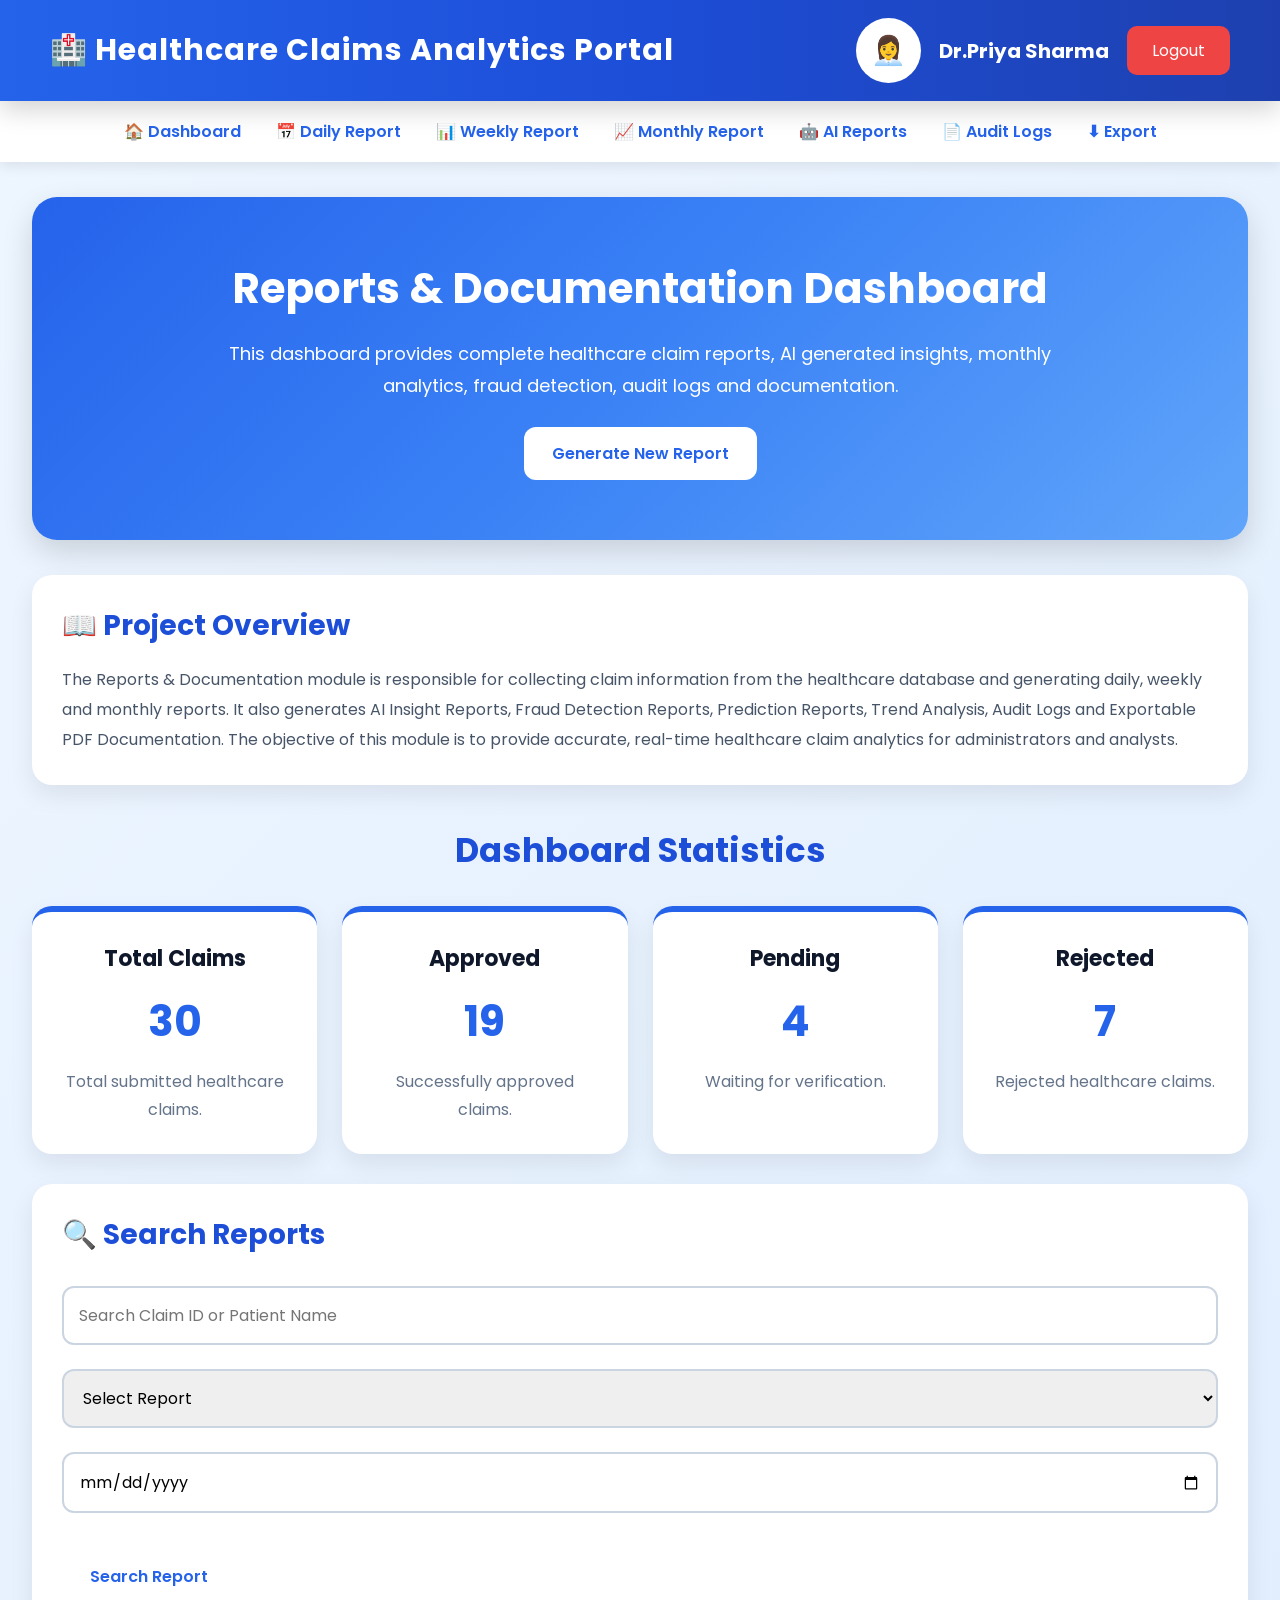
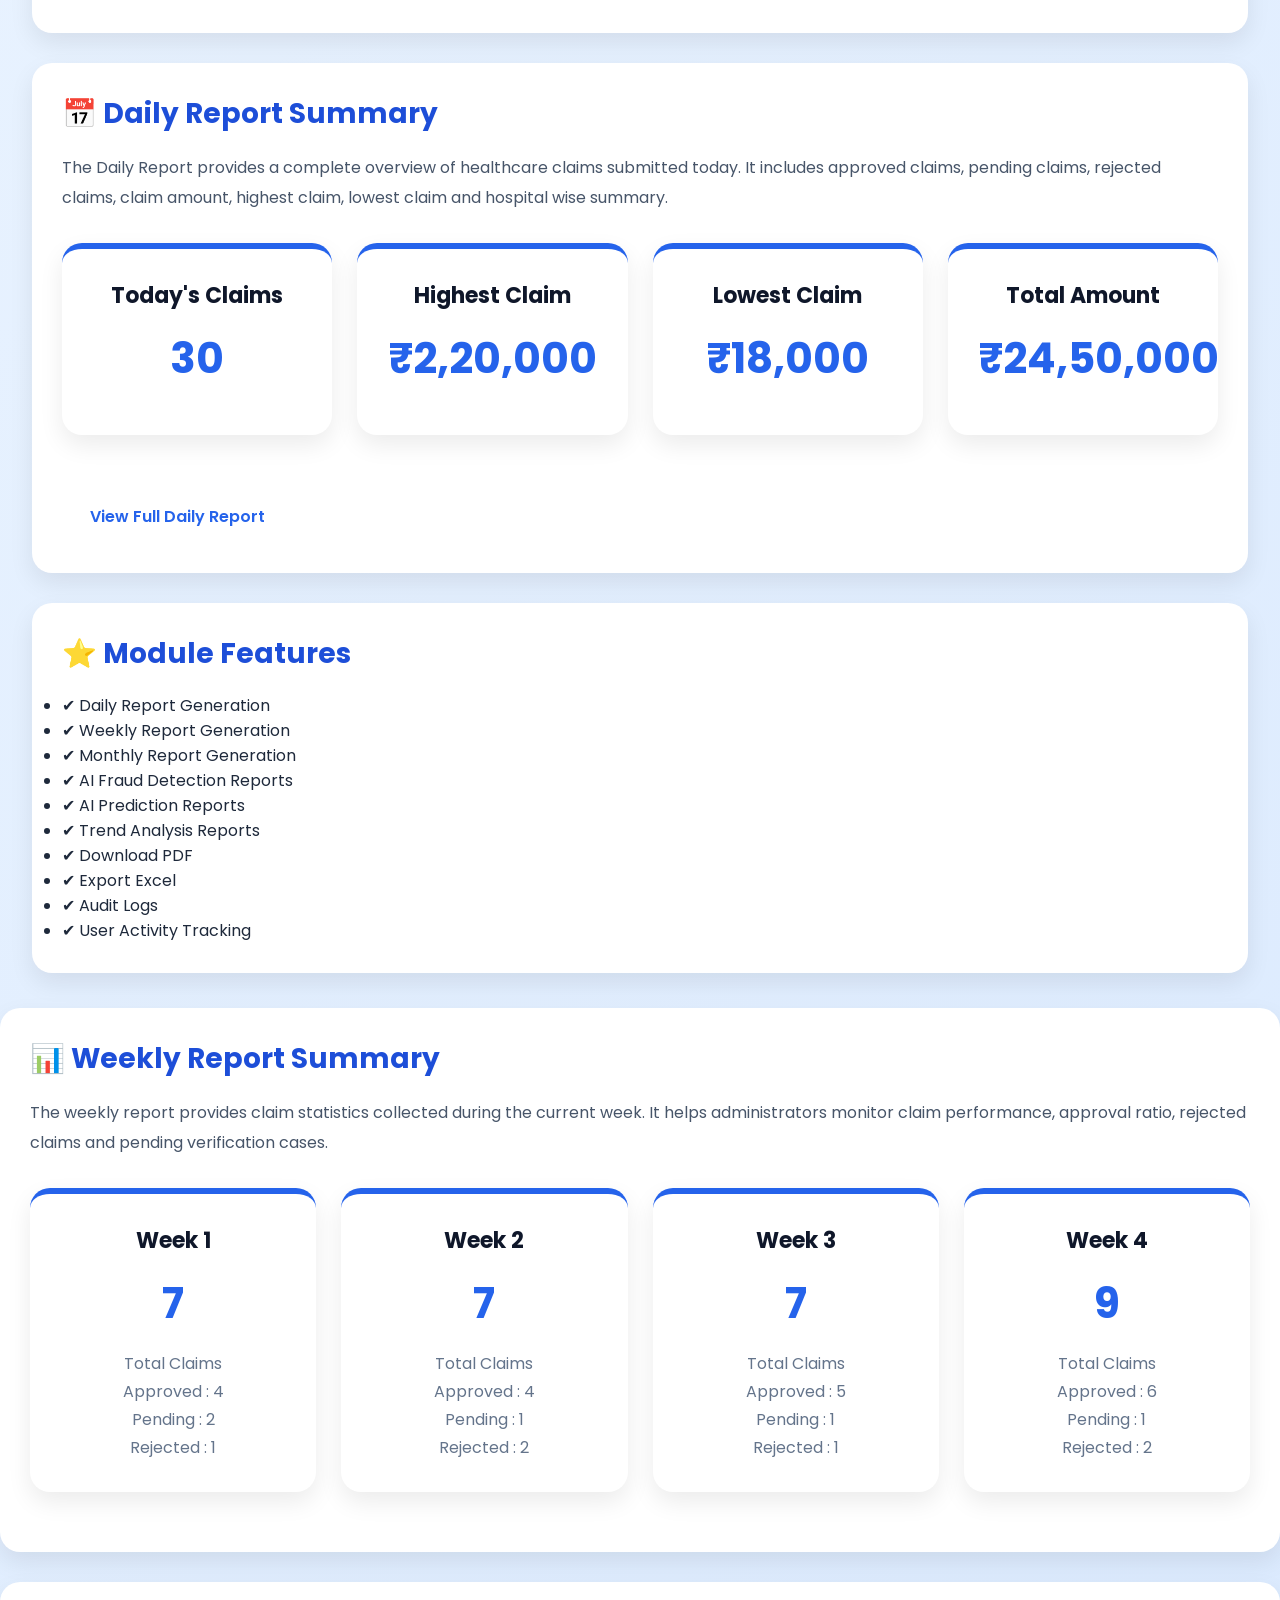
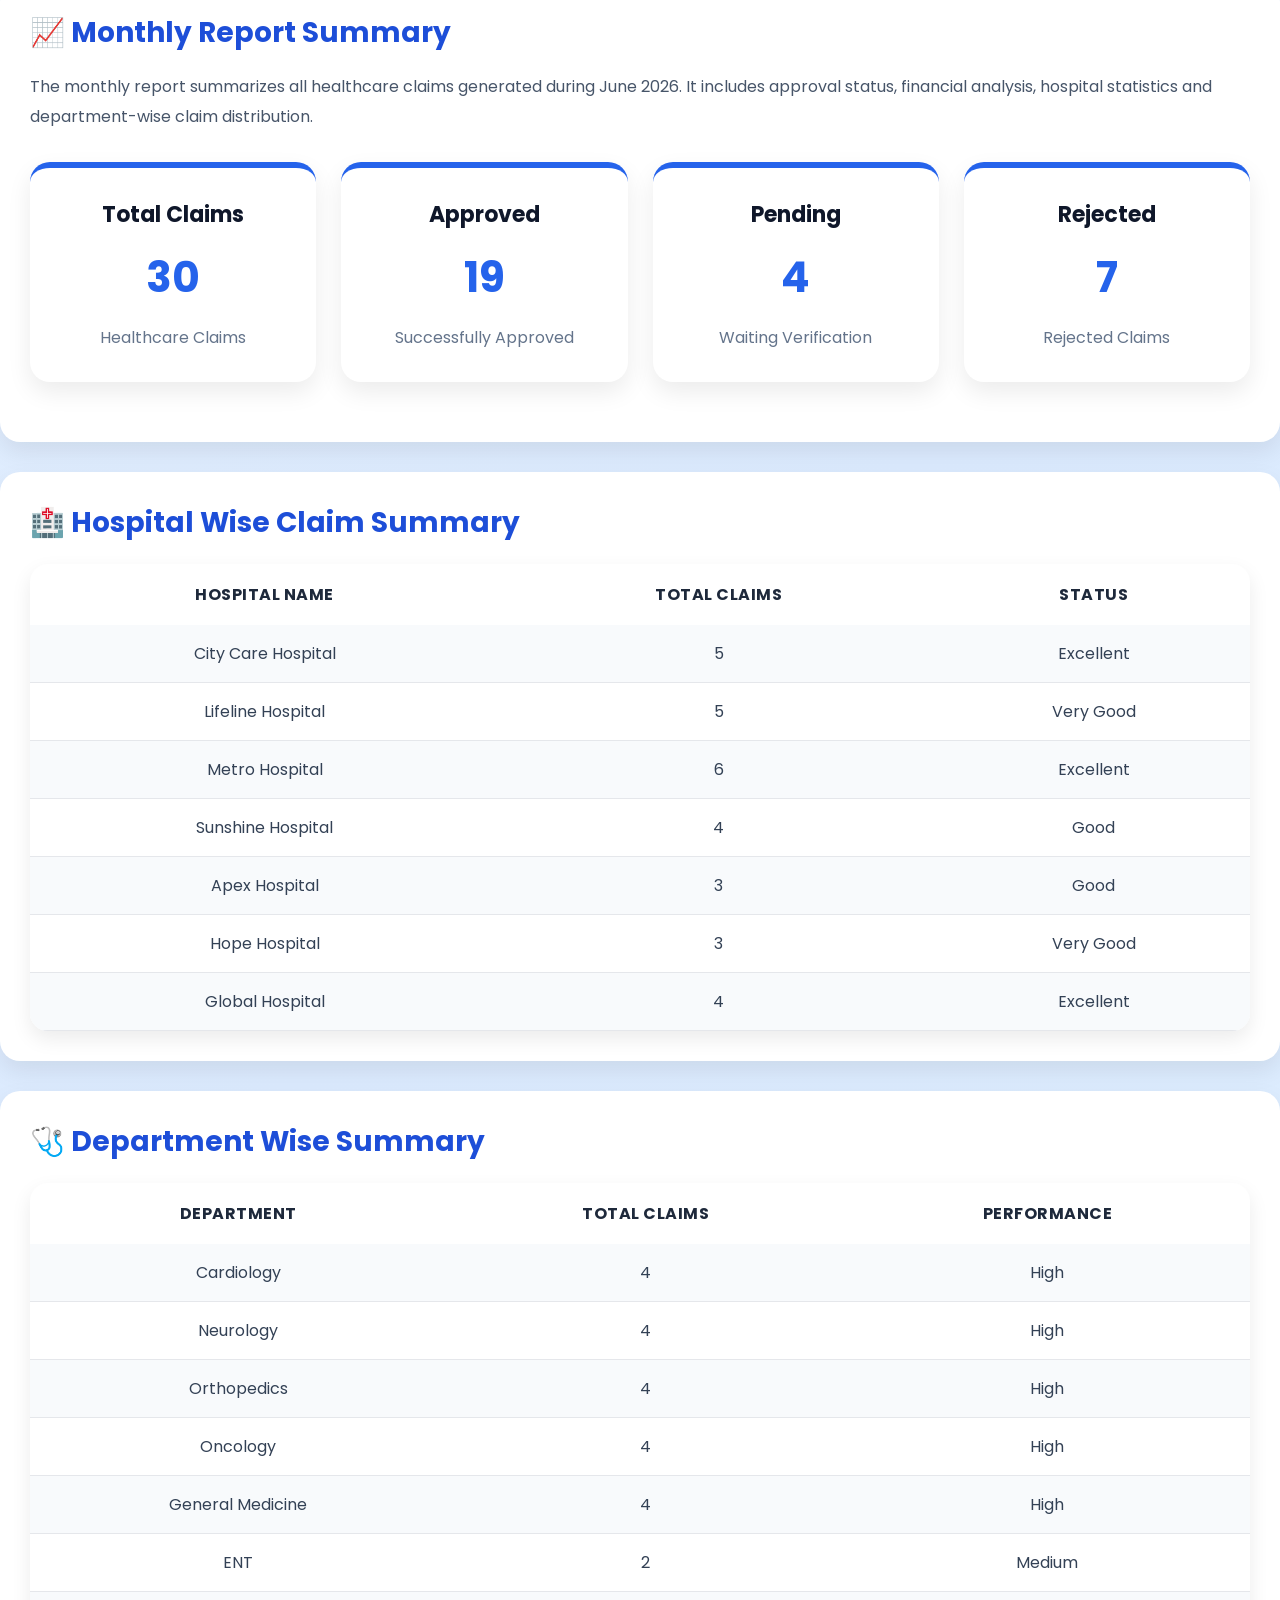
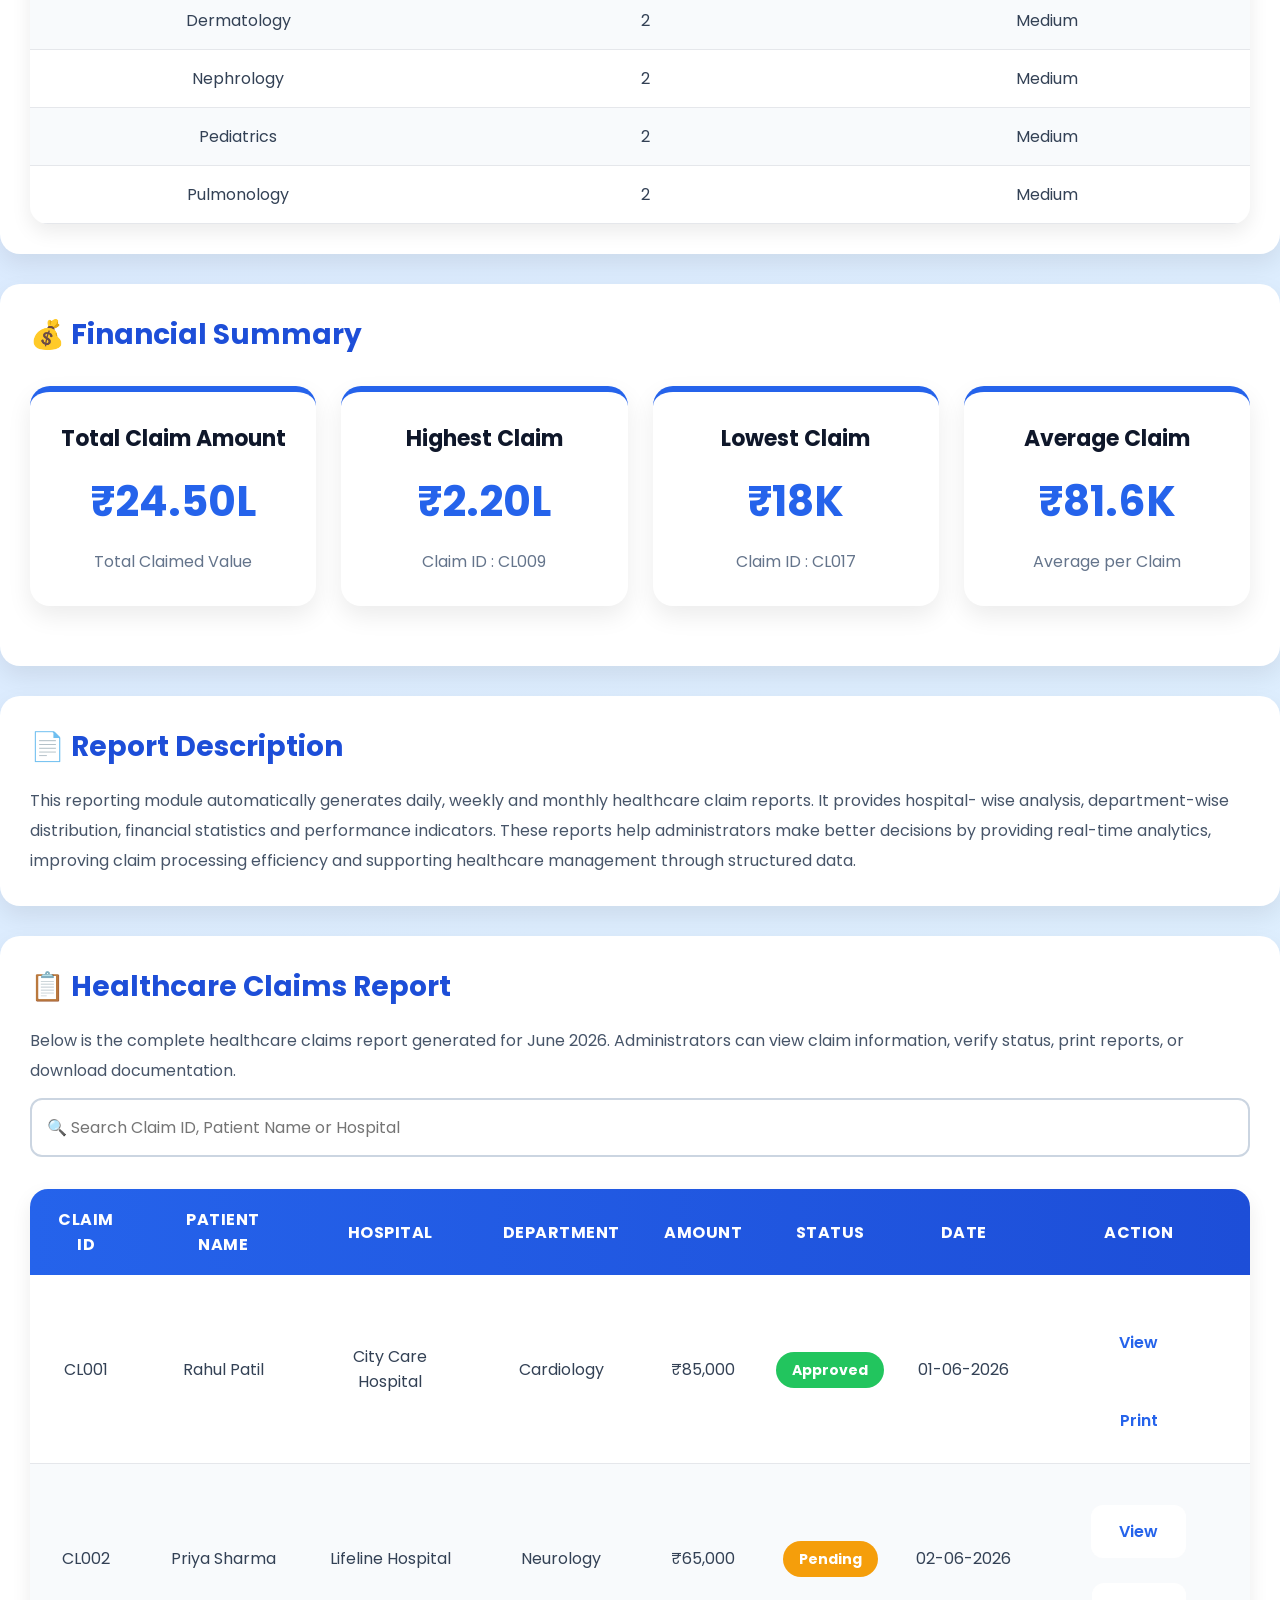
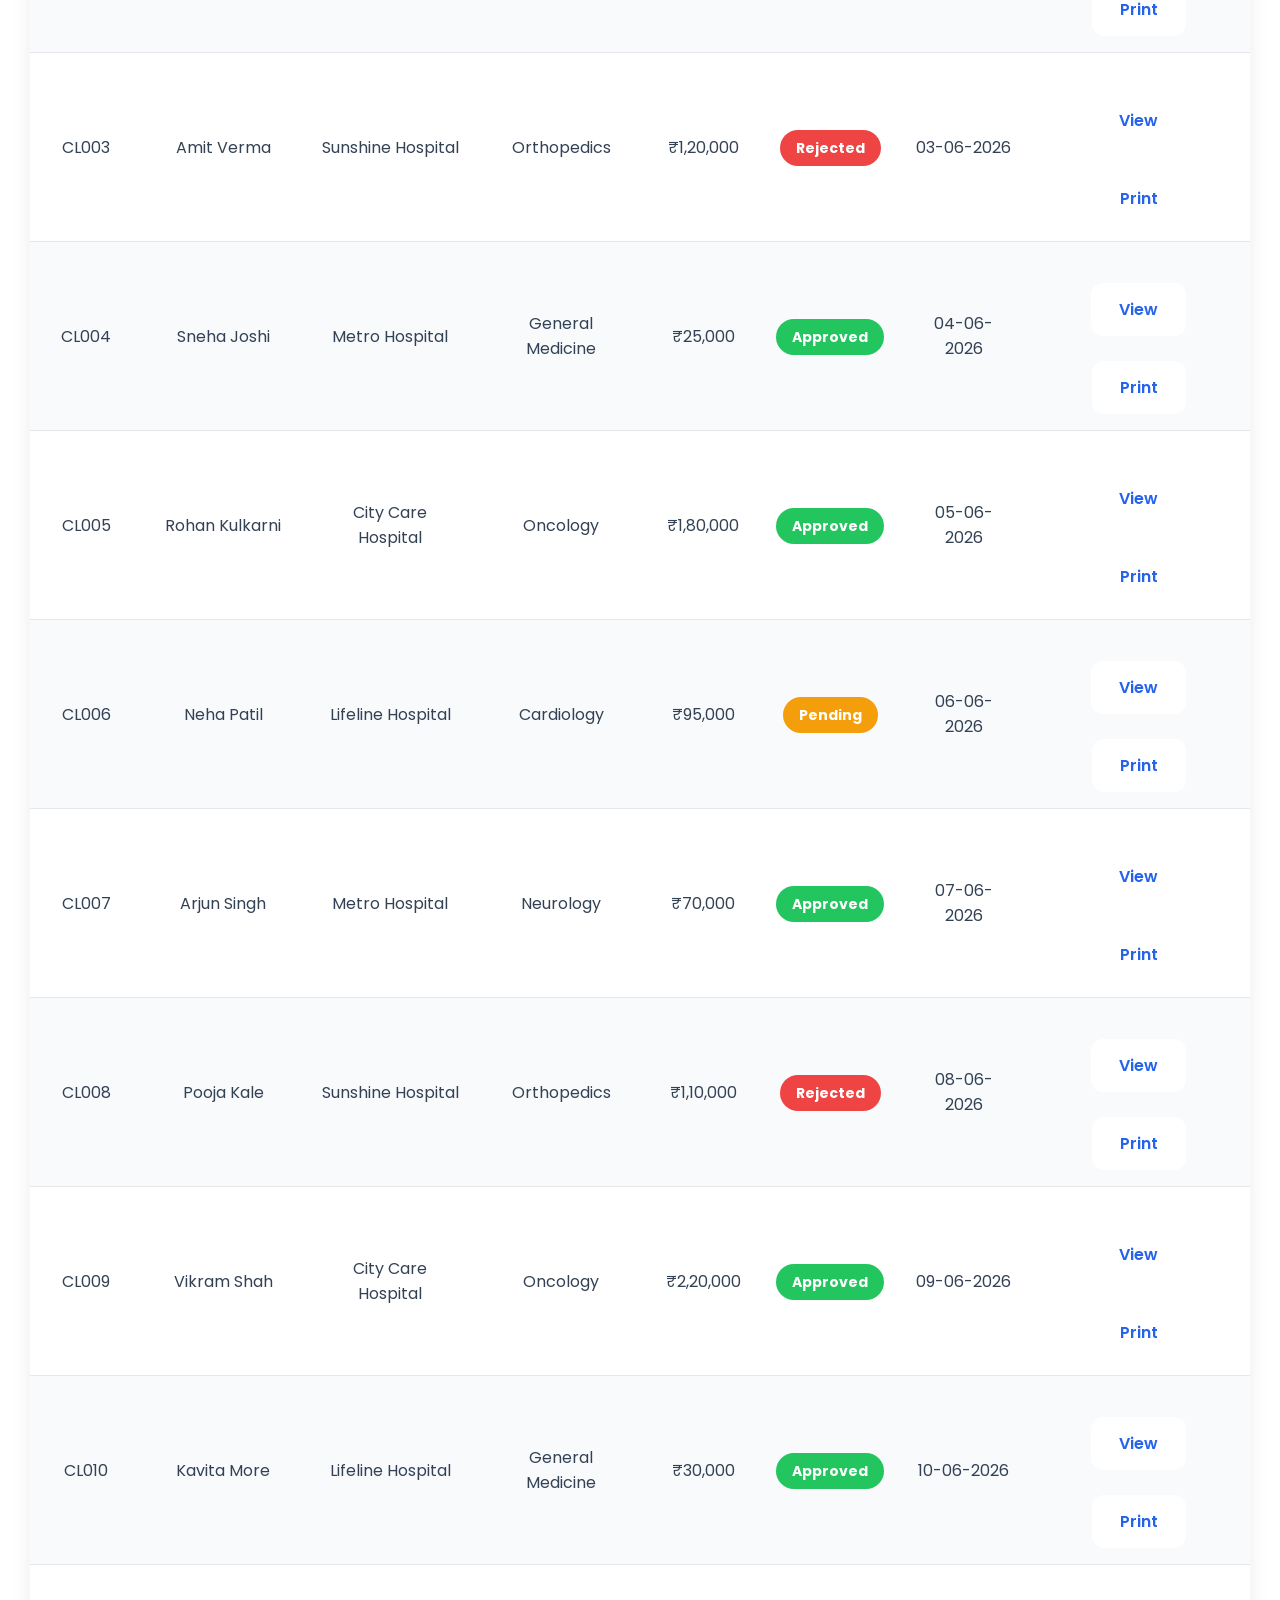
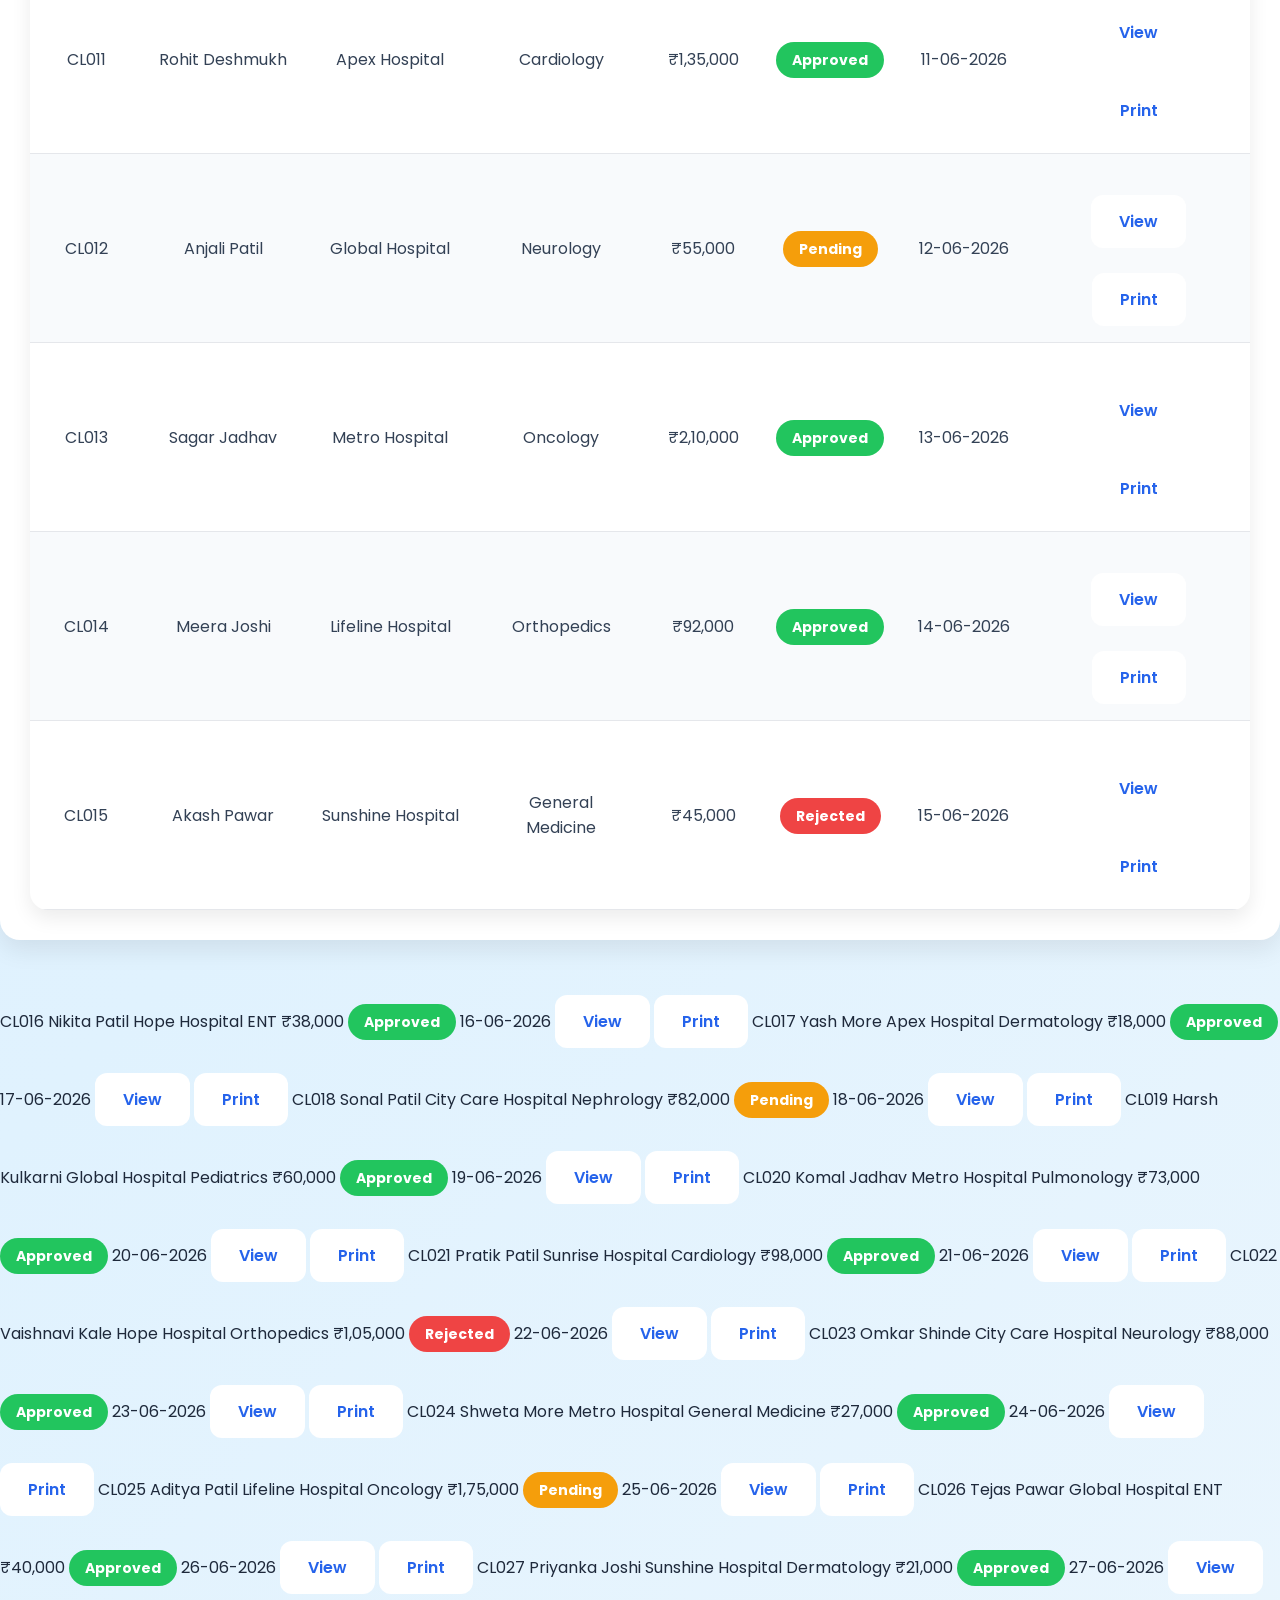
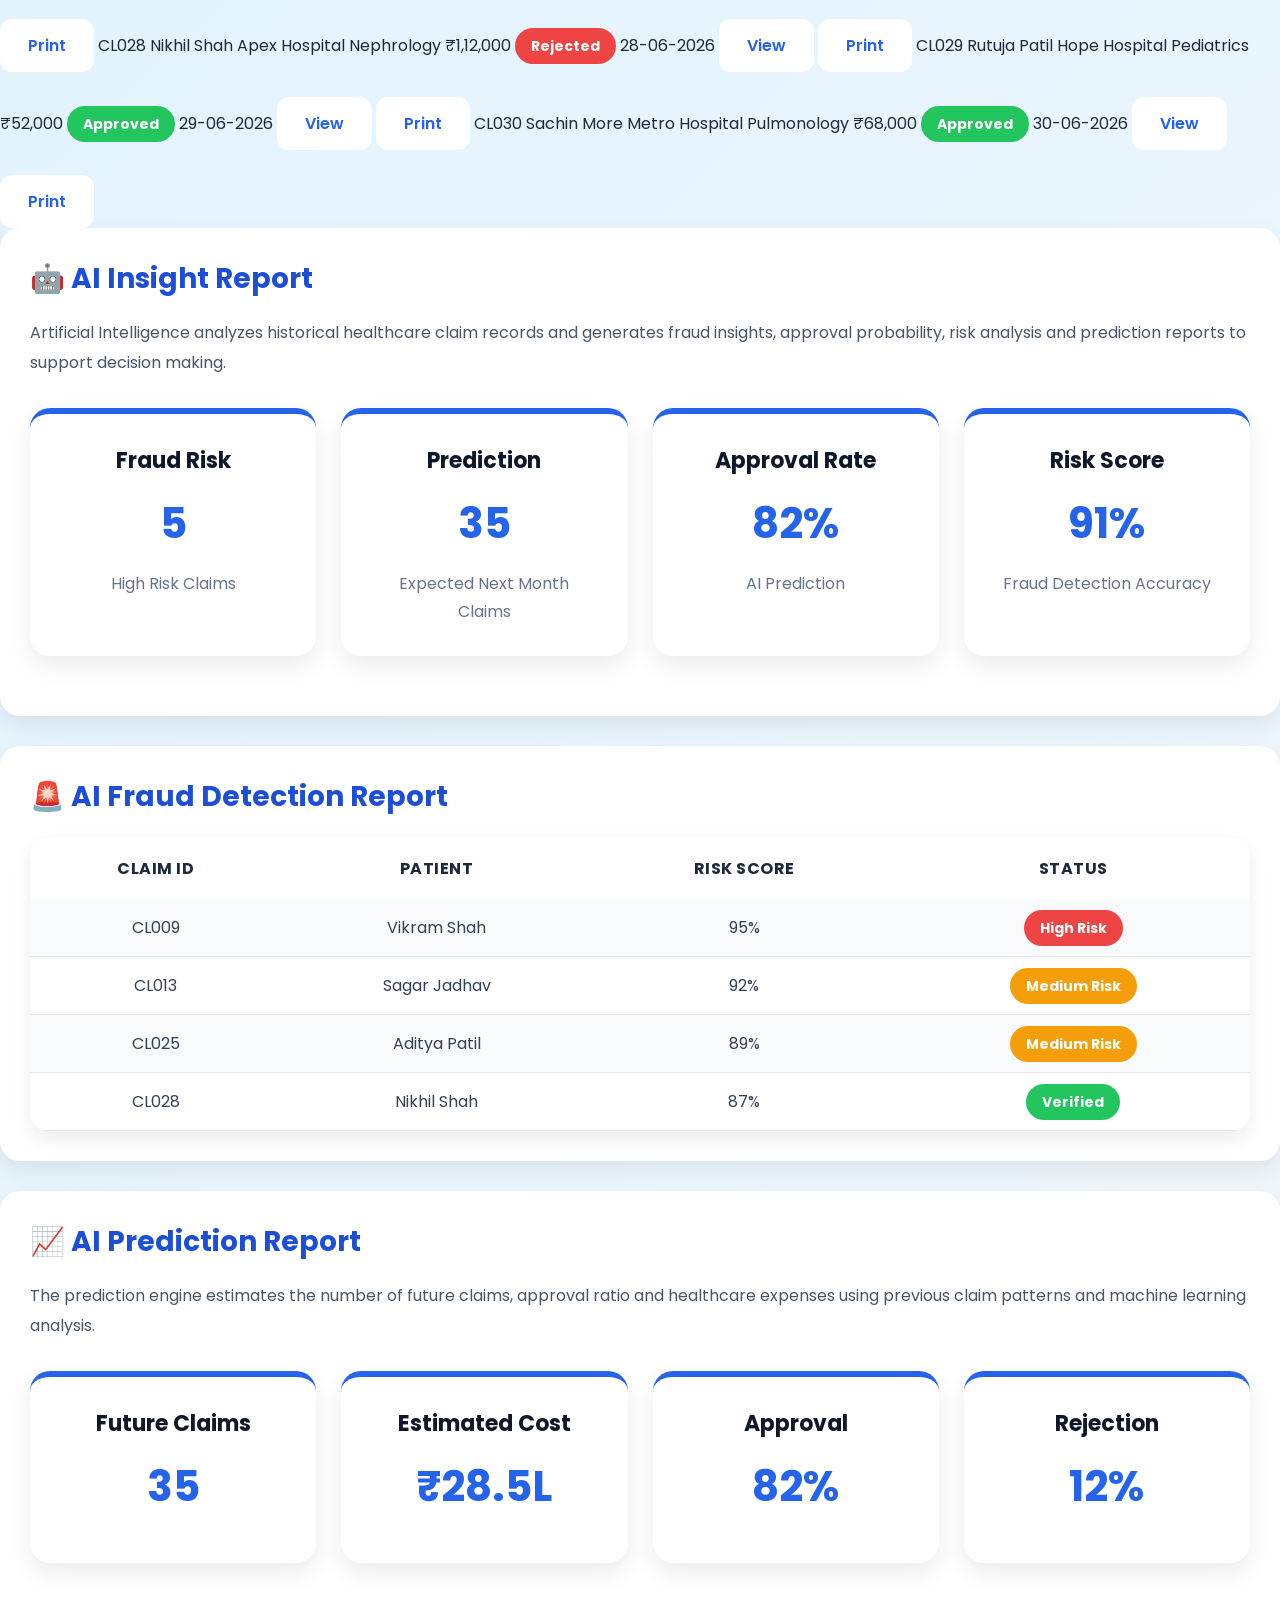
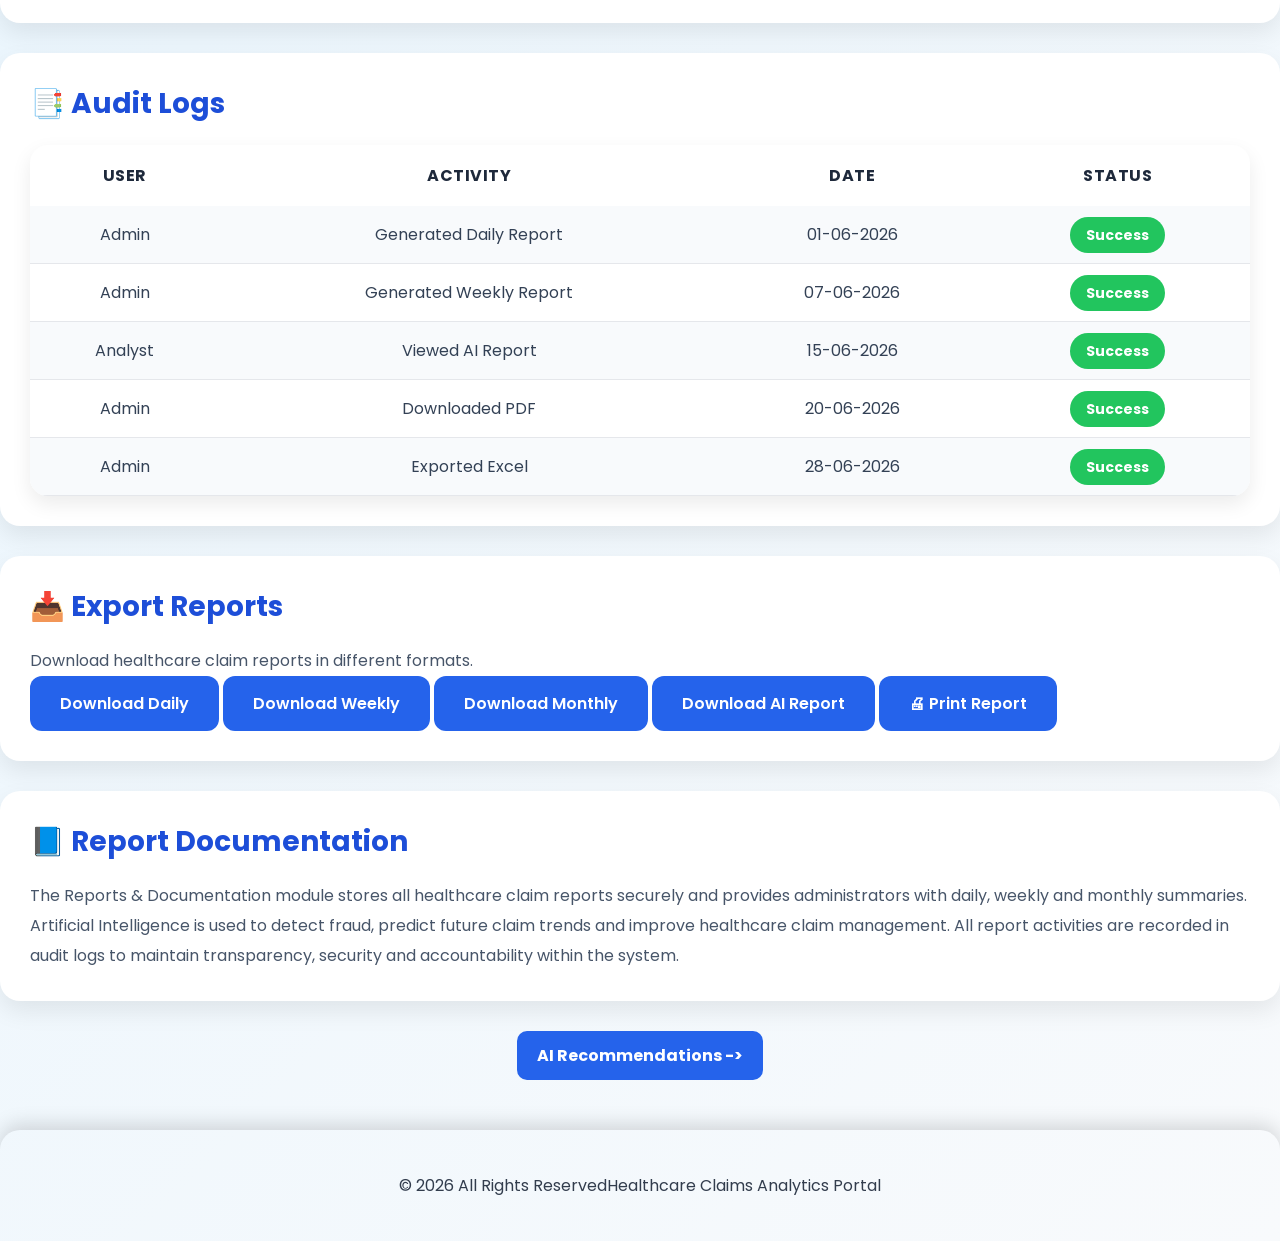
==== member7_reports_document/report.html @ 3e99b5e4 "Initial project upload Real-Time Healthcare Claims Analytics Portal with AI Insights project files u" ====
<!DOCTYPE html>
<html lang="en">

<head>
<meta charset="UTF-8">
<meta name="viewport" content="width=device-width, initial-scale=1.0">
<title>Healthcare Claims Analytics Portal</title>

<link rel="stylesheet" href="report.css">
<script src="report.js" defer></script>

</head>

<body>

<!-- ================= HEADER ================= -->

<header class="header">

<div class="logo">
🏥 Healthcare Claims Analytics Portal
</div>


<div class="user-box">

<div class="admin-img">
👩‍💼
</div>

<div>

<h3>Dr.Priya Sharma</h3>

</div>

<button class="logout-btn"onclick="window.location.href='../member1_user_registration/login.html'">
Logout
</button>

</div>

</header>

<!-- ================= NAVIGATION ================= -->

<nav class="navbar">

<ul>

<li><a href="#dashboard">🏠 Dashboard</a></li>
<li><a href="#daily">📅 Daily Report</a></li>
<li><a href="#weekly">📊 Weekly Report</a></li>
<li><a href="#monthly">📈 Monthly Report</a></li>
<li><a href="#ai">🤖 AI Reports</a></li>
<li><a href="#audit">📄 Audit Logs</a></li>
<li><a href="#export">⬇ Export</a></li>

</ul>

</nav>

<!-- ================= MAIN CONTAINER ================= -->

<div class="container" id="dashboard">

<!-- ================= HERO SECTION ================= -->

<section class="hero">

<h1>
Reports & Documentation Dashboard
</h1>

<p>

This dashboard provides complete healthcare claim reports,
AI generated insights, monthly analytics, fraud detection,
audit logs and documentation.

</p>

<button class="btn"onclick="generateReport()">
Generate New Report
</button>

</section>

<!-- ================= THEORY ================= -->

<div class="card">

<h2>
📖 Project Overview
</h2>

<p>

The Reports & Documentation module is responsible for
collecting claim information from the healthcare database
and generating daily, weekly and monthly reports.

It also generates AI Insight Reports,
Fraud Detection Reports,
Prediction Reports,
Trend Analysis,
Audit Logs
and Exportable PDF Documentation.

The objective of this module is to provide accurate,
real-time healthcare claim analytics
for administrators and analysts.

</p>

</div>

<!-- ================= DASHBOARD STATS ================= -->

<h2 class="section-title">

Dashboard Statistics

</h2>

<div class="stats">

<div class="stat-box">

<h3>Total Claims</h3>

<h1>
30
</h1>

<p>

Total submitted healthcare claims.

</p>

</div>

<div class="stat-box">

<h3>Approved</h3>

<h1>

19

</h1>

<p>

Successfully approved claims.

</p>

</div>

<div class="stat-box">

<h3>Pending</h3>

<h1>

4

</h1>

<p>

Waiting for verification.

</p>

</div>

<div class="stat-box">

<h3>Rejected</h3>

<h1>

7

</h1>

<p>

Rejected healthcare claims.

</p>

</div>

</div>

<!-- ================= REPORT SEARCH ================= -->

<div class="card">

<h2>

🔍 Search Reports

</h2>

<input
type="text"
placeholder="Search Claim ID or Patient Name"
class="input-field">

<select class="input-field">

<option>
Select Report
</option>

<option>
Daily Report
</option>

<option>
Weekly Report
</option>

<option>
Monthly Report
</option>

<option>
Fraud Report
</option>

<option>
Prediction Report
</option>

</select>

<input
type="date"
class="input-field">

<button class="btn">

Search Report

</button>

</div>

<!-- ================= DAILY REPORT ================= -->

<div class="card" id="daily">

<h2>

📅 Daily Report Summary

</h2>

<p>

The Daily Report provides a complete overview of
healthcare claims submitted today.

It includes approved claims,
pending claims,
rejected claims,
claim amount,
highest claim,
lowest claim
and hospital wise summary.

</p>

<div class="stats">

<div class="stat-box">

<h3>

Today's Claims

</h3>

<h1>

30

</h1>

</div>

<div class="stat-box">

<h3>

Highest Claim

</h3>

<h1>

₹2,20,000

</h1>

</div>

<div class="stat-box">

<h3>

Lowest Claim

</h3>

<h1>

₹18,000

</h1>

</div>

<div class="stat-box">

<h3>

Total Amount

</h3>

<h1>

₹24,50,000

</h1>

</div>

</div>

<button class="btn">

View Full Daily Report

</button>

</div>

<!-- ================= QUICK FEATURES ================= -->

<div class="card">

<h2>

⭐ Module Features

</h2>

<ul>

<li>
✔ Daily Report Generation
</li>

<li>
✔ Weekly Report Generation
</li>

<li>
✔ Monthly Report Generation
</li>

<li>
✔ AI Fraud Detection Reports
</li>

<li>
✔ AI Prediction Reports
</li>

<li>
✔ Trend Analysis Reports
</li>

<li>
✔ Download PDF
</li>

<li>
✔ Export Excel
</li>

<li>
✔ Audit Logs
</li>

<li>
✔ User Activity Tracking
</li>

</ul>

</div>

</div>

</body>
</html>

<!-- ================= WEEKLY REPORT ================= -->

<div class="card" id="weekly">

<h2>📊 Weekly Report Summary</h2>

<p>
The weekly report provides claim statistics collected during
the current week. It helps administrators monitor claim
performance, approval ratio, rejected claims and pending
verification cases.
</p>

<div class="stats">

<div class="stat-box">
<h3>Week 1</h3>
<h1>7</h1>
<p>Total Claims</p>
<p>Approved : 4</p>
<p>Pending : 2</p>
<p>Rejected : 1</p>
</div>

<div class="stat-box">
<h3>Week 2</h3>
<h1>7</h1>
<p>Total Claims</p>
<p>Approved : 4</p>
<p>Pending : 1</p>
<p>Rejected : 2</p>
</div>

<div class="stat-box">
<h3>Week 3</h3>
<h1>7</h1>
<p>Total Claims</p>
<p>Approved : 5</p>
<p>Pending : 1</p>
<p>Rejected : 1</p>
</div>

<div class="stat-box">
<h3>Week 4</h3>
<h1>9</h1>
<p>Total Claims</p>
<p>Approved : 6</p>
<p>Pending : 1</p>
<p>Rejected : 2</p>
</div>

</div>

</div>

<!-- ================= MONTHLY REPORT ================= -->

<div class="card" id="monthly">

<h2>📈 Monthly Report Summary</h2>

<p>
The monthly report summarizes all healthcare claims generated
during June 2026. It includes approval status, financial
analysis, hospital statistics and department-wise claim
distribution.
</p>

<div class="stats">

<div class="stat-box">
<h3>Total Claims</h3>
<h1>30</h1>
<p>Healthcare Claims</p>
</div>

<div class="stat-box">
<h3>Approved</h3>
<h1>19</h1>
<p>Successfully Approved</p>
</div>

<div class="stat-box">
<h3>Pending</h3>
<h1>4</h1>
<p>Waiting Verification</p>
</div>

<div class="stat-box">
<h3>Rejected</h3>
<h1>7</h1>
<p>Rejected Claims</p>
</div>

</div>

</div>

<!-- ================= HOSPITAL SUMMARY ================= -->

<div class="card" id="hospital">

<h2>🏥 Hospital Wise Claim Summary</h2>

<table>

<tr>
<th>Hospital Name</th>
<th>Total Claims</th>
<th>Status</th>
</tr>

<tr>
<td>City Care Hospital</td>
<td>5</td>
<td>Excellent</td>
</tr>

<tr>
<td>Lifeline Hospital</td>
<td>5</td>
<td>Very Good</td>
</tr>

<tr>
<td>Metro Hospital</td>
<td>6</td>
<td>Excellent</td>
</tr>

<tr>
<td>Sunshine Hospital</td>
<td>4</td>
<td>Good</td>
</tr>

<tr>
<td>Apex Hospital</td>
<td>3</td>
<td>Good</td>
</tr>

<tr>
<td>Hope Hospital</td>
<td>3</td>
<td>Very Good</td>
</tr>

<tr>
<td>Global Hospital</td>
<td>4</td>
<td>Excellent</td>
</tr>

</table>

</div>

<!-- ================= DEPARTMENT SUMMARY ================= -->

<div class="card" id="department">

<h2>🩺 Department Wise Summary</h2>

<table>

<tr>
<th>Department</th>
<th>Total Claims</th>
<th>Performance</th>
</tr>

<tr><td>Cardiology</td><td>4</td><td>High</td></tr>
<tr><td>Neurology</td><td>4</td><td>High</td></tr>
<tr><td>Orthopedics</td><td>4</td><td>High</td></tr>
<tr><td>Oncology</td><td>4</td><td>High</td></tr>
<tr><td>General Medicine</td><td>4</td><td>High</td></tr>
<tr><td>ENT</td><td>2</td><td>Medium</td></tr>
<tr><td>Dermatology</td><td>2</td><td>Medium</td></tr>
<tr><td>Nephrology</td><td>2</td><td>Medium</td></tr>
<tr><td>Pediatrics</td><td>2</td><td>Medium</td></tr>
<tr><td>Pulmonology</td><td>2</td><td>Medium</td></tr>

</table>

</div>

<!-- ================= FINANCIAL SUMMARY ================= -->

<div class="card" id="financial">

<h2>💰 Financial Summary</h2>

<div class="stats">

<div class="stat-box">
<h3>Total Claim Amount</h3>
<h1>₹24.50L</h1>
<p>Total Claimed Value</p>
</div>

<div class="stat-box">
<h3>Highest Claim</h3>
<h1>₹2.20L</h1>
<p>Claim ID : CL009</p>
</div>

<div class="stat-box">
<h3>Lowest Claim</h3>
<h1>₹18K</h1>
<p>Claim ID : CL017</p>
</div>

<div class="stat-box">
<h3>Average Claim</h3>
<h1>₹81.6K</h1>
<p>Average per Claim</p>
</div>

</div>

</div>

<!-- ================= REPORT INFORMATION ================= -->

<div class="card" id="report-info">

<h2>📄 Report Description</h2>

<p>
This reporting module automatically generates daily, weekly
and monthly healthcare claim reports. It provides hospital-
wise analysis, department-wise distribution, financial
statistics and performance indicators. These reports help
administrators make better decisions by providing real-time
analytics, improving claim processing efficiency and
supporting healthcare management through structured data.
</p>

</div>

<!-- ================= CLAIMS REPORT TABLE ================= -->

<div class="card" id="claims">

<h2>📋 Healthcare Claims Report</h2>

<p>
Below is the complete healthcare claims report generated for June 2026.
Administrators can view claim information, verify status, print reports,
or download documentation.
</p>

<input type="text" class="input-field"
placeholder="🔍 Search Claim ID, Patient Name or Hospital">

<table>

<thead>

<tr>

<th>Claim ID</th>
<th>Patient Name</th>
<th>Hospital</th>
<th>Department</th>
<th>Amount</th>
<th>Status</th>
<th>Date</th>
<th>Action</th>

</tr>

</thead>

<tbody>

<tr>
<td>CL001</td>
<td>Rahul Patil</td>
<td>City Care Hospital</td>
<td>Cardiology</td>
<td>₹85,000</td>
<td><span class="approved">Approved</span></td>
<td>01-06-2026</td>
<td>
<button class="btn">View</button>
<button class="btn">Print</button>
</td>
</tr>

<tr>
<td>CL002</td>
<td>Priya Sharma</td>
<td>Lifeline Hospital</td>
<td>Neurology</td>
<td>₹65,000</td>
<td><span class="pending">Pending</span></td>
<td>02-06-2026</td>
<td>
<button class="btn">View</button>
<button class="btn">Print</button>
</td>
</tr>

<tr>
<td>CL003</td>
<td>Amit Verma</td>
<td>Sunshine Hospital</td>
<td>Orthopedics</td>
<td>₹1,20,000</td>
<td><span class="rejected">Rejected</span></td>
<td>03-06-2026</td>
<td>
<button class="btn">View</button>
<button class="btn">Print</button>
</td>
</tr>

<tr>
<td>CL004</td>
<td>Sneha Joshi</td>
<td>Metro Hospital</td>
<td>General Medicine</td>
<td>₹25,000</td>
<td><span class="approved">Approved</span></td>
<td>04-06-2026</td>
<td>
<button class="btn">View</button>
<button class="btn">Print</button>
</td>
</tr>

<tr>
<td>CL005</td>
<td>Rohan Kulkarni</td>
<td>City Care Hospital</td>
<td>Oncology</td>
<td>₹1,80,000</td>
<td><span class="approved">Approved</span></td>
<td>05-06-2026</td>
<td>
<button class="btn">View</button>
<button class="btn">Print</button>
</td>
</tr>

<tr>
<td>CL006</td>
<td>Neha Patil</td>
<td>Lifeline Hospital</td>
<td>Cardiology</td>
<td>₹95,000</td>
<td><span class="pending">Pending</span></td>
<td>06-06-2026</td>
<td>
<button class="btn">View</button>
<button class="btn">Print</button>
</td>
</tr>

<tr>
<td>CL007</td>
<td>Arjun Singh</td>
<td>Metro Hospital</td>
<td>Neurology</td>
<td>₹70,000</td>
<td><span class="approved">Approved</span></td>
<td>07-06-2026</td>
<td>
<button class="btn">View</button>
<button class="btn">Print</button>
</td>
</tr>

<tr>
<td>CL008</td>
<td>Pooja Kale</td>
<td>Sunshine Hospital</td>
<td>Orthopedics</td>
<td>₹1,10,000</td>
<td><span class="rejected">Rejected</span></td>
<td>08-06-2026</td>
<td>
<button class="btn">View</button>
<button class="btn">Print</button>
</td>
</tr>

<tr>
<td>CL009</td>
<td>Vikram Shah</td>
<td>City Care Hospital</td>
<td>Oncology</td>
<td>₹2,20,000</td>
<td><span class="approved">Approved</span></td>
<td>09-06-2026</td>
<td>
<button class="btn">View</button>
<button class="btn">Print</button>
</td>
</tr>

<tr>
<td>CL010</td>
<td>Kavita More</td>
<td>Lifeline Hospital</td>
<td>General Medicine</td>
<td>₹30,000</td>
<td><span class="approved">Approved</span></td>
<td>10-06-2026</td>
<td>
<button class="btn">View</button>
<button class="btn">Print</button>
</td>
</tr>

<tr>
<td>CL011</td>
<td>Rohit Deshmukh</td>
<td>Apex Hospital</td>
<td>Cardiology</td>
<td>₹1,35,000</td>
<td><span class="approved">Approved</span></td>
<td>11-06-2026</td>
<td>
<button class="btn">View</button>
<button class="btn">Print</button>
</td>
</tr>

<tr>
<td>CL012</td>
<td>Anjali Patil</td>
<td>Global Hospital</td>
<td>Neurology</td>
<td>₹55,000</td>
<td><span class="pending">Pending</span></td>
<td>12-06-2026</td>
<td>
<button class="btn">View</button>
<button class="btn">Print</button>
</td>
</tr>

<tr>
<td>CL013</td>
<td>Sagar Jadhav</td>
<td>Metro Hospital</td>
<td>Oncology</td>
<td>₹2,10,000</td>
<td><span class="approved">Approved</span></td>
<td>13-06-2026</td>
<td>
<button class="btn">View</button>
<button class="btn">Print</button>
</td>
</tr>

<tr>
<td>CL014</td>
<td>Meera Joshi</td>
<td>Lifeline Hospital</td>
<td>Orthopedics</td>
<td>₹92,000</td>
<td><span class="approved">Approved</span></td>
<td>14-06-2026</td>
<td>
<button class="btn">View</button>
<button class="btn">Print</button>
</td>
</tr>

<tr>
<td>CL015</td>
<td>Akash Pawar</td>
<td>Sunshine Hospital</td>
<td>General Medicine</td>
<td>₹45,000</td>
<td><span class="rejected">Rejected</span></td>
<td>15-06-2026</td>
<td>
<button class="btn">View</button>
<button class="btn">Print</button>
</td>
</tr>

</tbody>

</table>

</div>

<tbody>

<tr>
<td>CL016</td>
<td>Nikita Patil</td>
<td>Hope Hospital</td>
<td>ENT</td>
<td>₹38,000</td>
<td><span class="approved">Approved</span></td>
<td>16-06-2026</td>
<td>
<button class="btn">View</button>
<button class="btn">Print</button>
</td>
</tr>

<tr>
<td>CL017</td>
<td>Yash More</td>
<td>Apex Hospital</td>
<td>Dermatology</td>
<td>₹18,000</td>
<td><span class="approved">Approved</span></td>
<td>17-06-2026</td>
<td>
<button class="btn">View</button>
<button class="btn">Print</button>
</td>
</tr>

<tr>
<td>CL018</td>
<td>Sonal Patil</td>
<td>City Care Hospital</td>
<td>Nephrology</td>
<td>₹82,000</td>
<td><span class="pending">Pending</span></td>
<td>18-06-2026</td>
<td>
<button class="btn">View</button>
<button class="btn">Print</button>
</td>
</tr>

<tr>
<td>CL019</td>
<td>Harsh Kulkarni</td>
<td>Global Hospital</td>
<td>Pediatrics</td>
<td>₹60,000</td>
<td><span class="approved">Approved</span></td>
<td>19-06-2026</td>
<td>
<button class="btn">View</button>
<button class="btn">Print</button>
</td>
</tr>

<tr>
<td>CL020</td>
<td>Komal Jadhav</td>
<td>Metro Hospital</td>
<td>Pulmonology</td>
<td>₹73,000</td>
<td><span class="approved">Approved</span></td>
<td>20-06-2026</td>
<td>
<button class="btn">View</button>
<button class="btn">Print</button>
</td>
</tr>

<tr>
<td>CL021</td>
<td>Pratik Patil</td>
<td>Sunrise Hospital</td>
<td>Cardiology</td>
<td>₹98,000</td>
<td><span class="approved">Approved</span></td>
<td>21-06-2026</td>
<td>
<button class="btn">View</button>
<button class="btn">Print</button>
</td>
</tr>

<tr>
<td>CL022</td>
<td>Vaishnavi Kale</td>
<td>Hope Hospital</td>
<td>Orthopedics</td>
<td>₹1,05,000</td>
<td><span class="rejected">Rejected</span></td>
<td>22-06-2026</td>
<td>
<button class="btn">View</button>
<button class="btn">Print</button>
</td>
</tr>

<tr>
<td>CL023</td>
<td>Omkar Shinde</td>
<td>City Care Hospital</td>
<td>Neurology</td>
<td>₹88,000</td>
<td><span class="approved">Approved</span></td>
<td>23-06-2026</td>
<td>
<button class="btn">View</button>
<button class="btn">Print</button>
</td>
</tr>

<tr>
<td>CL024</td>
<td>Shweta More</td>
<td>Metro Hospital</td>
<td>General Medicine</td>
<td>₹27,000</td>
<td><span class="approved">Approved</span></td>
<td>24-06-2026</td>
<td>
<button class="btn">View</button>
<button class="btn">Print</button>
</td>
</tr>

<tr>
<td>CL025</td>
<td>Aditya Patil</td>
<td>Lifeline Hospital</td>
<td>Oncology</td>
<td>₹1,75,000</td>
<td><span class="pending">Pending</span></td>
<td>25-06-2026</td>
<td>
<button class="btn">View</button>
<button class="btn">Print</button>
</td>
</tr>

<tr>
<td>CL026</td>
<td>Tejas Pawar</td>
<td>Global Hospital</td>
<td>ENT</td>
<td>₹40,000</td>
<td><span class="approved">Approved</span></td>
<td>26-06-2026</td>
<td>
<button class="btn">View</button>
<button class="btn">Print</button>
</td>
</tr>

<tr>
<td>CL027</td>
<td>Priyanka Joshi</td>
<td>Sunshine Hospital</td>
<td>Dermatology</td>
<td>₹21,000</td>
<td><span class="approved">Approved</span></td>
<td>27-06-2026</td>
<td>
<button class="btn">View</button>
<button class="btn">Print</button>
</td>
</tr>

<tr>
<td>CL028</td>
<td>Nikhil Shah</td>
<td>Apex Hospital</td>
<td>Nephrology</td>
<td>₹1,12,000</td>
<td><span class="rejected">Rejected</span></td>
<td>28-06-2026</td>
<td>
<button class="btn">View</button>
<button class="btn">Print</button>
</td>
</tr>

<tr>
<td>CL029</td>
<td>Rutuja Patil</td>
<td>Hope Hospital</td>
<td>Pediatrics</td>
<td>₹52,000</td>
<td><span class="approved">Approved</span></td>
<td>29-06-2026</td>
<td>
<button class="btn">View</button>
<button class="btn">Print</button>
</td>
</tr>

<tr>
<td>CL030</td>
<td>Sachin More</td>
<td>Metro Hospital</td>
<td>Pulmonology</td>
<td>₹68,000</td>
<td><span class="approved">Approved</span></td>
<td>30-06-2026</td>
<td>
<button class="btn">View</button>
<button class="btn">Print</button>
</td>
</tr>

</tbody>

<!-- ================= AI INSIGHT REPORT ================= -->

<div class="card" id="ai">

<h2>🤖 AI Insight Report</h2>

<p>
Artificial Intelligence analyzes historical healthcare claim
records and generates fraud insights, approval probability,
risk analysis and prediction reports to support decision making.
</p>

<div class="stats">

<div class="stat-box">
<h3>Fraud Risk</h3>
<h1>5</h1>
<p>High Risk Claims</p>
</div>

<div class="stat-box">
<h3>Prediction</h3>
<h1>35</h1>
<p>Expected Next Month Claims</p>
</div>

<div class="stat-box">
<h3>Approval Rate</h3>
<h1>82%</h1>
<p>AI Prediction</p>
</div>

<div class="stat-box">
<h3>Risk Score</h3>
<h1>91%</h1>
<p>Fraud Detection Accuracy</p>
</div>

</div>

</div>

<!-- ================= FRAUD REPORT ================= -->

<div class="card" id="fraud">

<h2>🚨 AI Fraud Detection Report</h2>

<table>

<tr>
<th>Claim ID</th>
<th>Patient</th>
<th>Risk Score</th>
<th>Status</th>
</tr>

<tr>
<td>CL009</td>
<td>Vikram Shah</td>
<td>95%</td>
<td><span class="rejected">High Risk</span></td>
</tr>

<tr>
<td>CL013</td>
<td>Sagar Jadhav</td>
<td>92%</td>
<td><span class="pending">Medium Risk</span></td>
</tr>

<tr>
<td>CL025</td>
<td>Aditya Patil</td>
<td>89%</td>
<td><span class="pending">Medium Risk</span></td>
</tr>

<tr>
<td>CL028</td>
<td>Nikhil Shah</td>
<td>87%</td>
<td><span class="approved">Verified</span></td>
</tr>

</table>

</div>

<!-- ================= PREDICTION REPORT ================= -->

<div class="card" id="prediction">

<h2>📈 AI Prediction Report</h2>

<p>
The prediction engine estimates the number of future claims,
approval ratio and healthcare expenses using previous claim
patterns and machine learning analysis.
</p>

<div class="stats">

<div class="stat-box">
<h3>Future Claims</h3>
<h1>35</h1>
</div>

<div class="stat-box">
<h3>Estimated Cost</h3>
<h1>₹28.5L</h1>
</div>

<div class="stat-box">
<h3>Approval</h3>
<h1>82%</h1>
</div>

<div class="stat-box">
<h3>Rejection</h3>
<h1>12%</h1>
</div>

</div>

</div>

<!-- ================= AUDIT LOGS ================= -->

<div class="card" id="audit">

<h2>📑 Audit Logs</h2>

<table>

<tr>
<th>User</th>
<th>Activity</th>
<th>Date</th>
<th>Status</th>
</tr>

<tr>
<td>Admin</td>
<td>Generated Daily Report</td>
<td>01-06-2026</td>
<td><span class="approved">Success</span></td>
</tr>

<tr>
<td>Admin</td>
<td>Generated Weekly Report</td>
<td>07-06-2026</td>
<td><span class="approved">Success</span></td>
</tr>

<tr>
<td>Analyst</td>
<td>Viewed AI Report</td>
<td>15-06-2026</td>
<td><span class="approved">Success</span></td>
</tr>

<tr>
<td>Admin</td>
<td>Downloaded PDF</td>
<td>20-06-2026</td>
<td><span class="approved">Success</span></td>
</tr>

<tr>
<td>Admin</td>
<td>Exported Excel</td>
<td>28-06-2026</td>
<td><span class="approved">Success</span></td>
</tr>

</table>

</div>

<!-- ================= DOWNLOAD SECTION ================= -->

<div class="card" id="export">

<h2>📥 Export Reports</h2>

<p>
Download healthcare claim reports in different formats.
</p>

<button class="export-btn" onclick="downloadDailyReport()"> Download Daily </button>

<button class="export-btn" onclick="downloadWeeklyReport()"> Download Weekly </button>

<button class="export-btn" onclick="downloadMonthlyReport()"> Download Monthly </button>

<button class="export-btn" onclick="downloadAIReport()"> Download AI Report</button>

<button class="export-btn" onclick="printReport()">🖨 Print Report</button>

</div>

<!-- ================= ABOUT REPORT ================= -->

<div class="card" id="about">

<h2>📘 Report Documentation</h2>

<p>

The Reports & Documentation module stores all healthcare
claim reports securely and provides administrators with
daily, weekly and monthly summaries. Artificial Intelligence
is used to detect fraud, predict future claim trends and
improve healthcare claim management. All report activities
are recorded in audit logs to maintain transparency,
security and accountability within the system.

</p>

</div>

<div class="bottom-nav">
   <a href="../member8_ai_recommdation\Airecom.html">
        AI Recommendations ->
    </a>
</div>

<!-- ================= FOOTER ================= -->

<footer class="footer" id="footer">

<p>© 2026 All Rights ReservedHealthcare Claims Analytics Portal</p>

</footer>
---- member7_reports_document/report.css ----
/* ===========================
   GOOGLE FONT
=========================== */

@import url('https://fonts.googleapis.com/css2?family=Poppins:wght@300;400;500;600;700;800&display=swap');

/* ===========================
   GLOBAL CSS
=========================== */

*{
    margin:0;
    padding:0;
    box-sizing:border-box;
    font-family:'Poppins',sans-serif;
}

html{
    scroll-behavior:smooth;
}

body{
    background:linear-gradient(135deg,#eef6ff,#dbeafe,#e0f2fe,#f8fafc);
    color:#1e293b;
    overflow-x:hidden;
}

/* ===========================
   HEADER
=========================== */

.header{

    width:100%;
    background:linear-gradient(90deg,#2563eb,#1d4ed8,#1e40af);

    display:flex;
    justify-content:space-between;
    align-items:center;

    padding:18px 50px;

    color:white;

    box-shadow:0 8px 25px rgba(0,0,0,.18);

    position:sticky;
    top:0;
    z-index:1000;

}

.logo{

    font-size:30px;
    font-weight:700;
    letter-spacing:1px;

}

.user-box{

    display:flex;
    align-items:center;
    gap:18px;

}

.admin-img{

    width:65px;
    height:65px;

    border-radius:50%;

    background:white;

    display:flex;
    align-items:center;
    justify-content:center;

    font-size:28px;

    color:#2563eb;

}

.user-box h3{

    font-size:20px;

}

.user-box p{

    font-size:14px;

    opacity:.9;

}

/* ===========================
   LOGOUT BUTTON
=========================== */

.logout-btn{

    padding:12px 25px;

    border:none;

    border-radius:10px;

    background:#ef4444;

    color:white;

    cursor:pointer;

    font-size:16px;

    transition:.3s;

}

.logout-btn:hover{

    background:#dc2626;

    transform:translateY(-3px);

}

/* ===========================
   NAVBAR
=========================== */

.navbar{

    background:white;

    padding:18px;

    box-shadow:0 5px 12px rgba(0,0,0,.08);

}

.navbar ul{

    display:flex;

    justify-content:center;

    gap:35px;

    list-style:none;

    flex-wrap:wrap;

}

.navbar ul li a{

    text-decoration:none;

    color:#2563eb;

    font-weight:600;

    font-size:16px;

    transition:.3s;

}

.navbar ul li a:hover{

    color:#1e3a8a;

}

/* ===========================
   CONTAINER
=========================== */

.container{

    width:95%;

    max-width:1400px;

    margin:35px auto;

}

/* ===========================
   HERO SECTION
=========================== */

.hero{

    background:linear-gradient(135deg,#2563eb,#3b82f6,#60a5fa);

    color:white;

    text-align:center;

    padding:60px;

    border-radius:25px;

    margin-bottom:35px;

    box-shadow:0 12px 30px rgba(0,0,0,.15);

}

.hero h1{

    font-size:42px;

    margin-bottom:18px;

}

.hero p{

    font-size:18px;

    line-height:32px;

    max-width:900px;

    margin:auto;

}

/* ===========================
   BUTTON
=========================== */

.btn{

    margin-top:25px;

    background:white;

    color:#2563eb;

    border:none;

    padding:14px 28px;

    border-radius:12px;

    font-size:16px;

    font-weight:600;

    cursor:pointer;

    transition:.3s;

}

.btn:hover{

    background:#dbeafe;

    transform:scale(1.05);

}

/* ===========================
   SECTION TITLE
=========================== */

.section-title{

    text-align:center;

    font-size:34px;

    color:#1d4ed8;

    margin:40px 0 25px;

}

/* ===========================
   CARD
=========================== */

.card{

    background:white;

    padding:30px;

    border-radius:20px;

    margin-bottom:30px;

    box-shadow:0 10px 25px rgba(0,0,0,.08);

    transition:.3s;

}

.card:hover{

    transform:translateY(-6px);

    box-shadow:0 15px 35px rgba(0,0,0,.12);

}

.card h2{

    color:#1d4ed8;

    margin-bottom:18px;

    font-size:28px;

}

.card p{

    color:#475569;

    line-height:30px;

    font-size:16px;

}

/* ===========================
   INPUT
=========================== */

.input-field{

    width:100%;

    padding:15px;

    margin:12px 0;

    border:2px solid #cbd5e1;

    border-radius:12px;

    font-size:16px;

    transition:.3s;

}

.input-field:focus{

    border-color:#2563eb;

    outline:none;

    box-shadow:0 0 10px rgba(37,99,235,.25);

}

/* ==========================================
   STATISTICS SECTION
========================================== */

.stats{
    display:grid;
    grid-template-columns:repeat(auto-fit,minmax(250px,1fr));
    gap:25px;
    margin:30px 0;
}

.stat-box{
    background:#ffffff;
    border-radius:20px;
    padding:30px;
    text-align:center;
    box-shadow:0 10px 25px rgba(0,0,0,.08);
    transition:.4s;
    border-top:6px solid #2563eb;
    position:relative;
    overflow:hidden;
}

.stat-box::before{
    content:"";
    position:absolute;
    top:0;
    left:-100%;
    width:100%;
    height:100%;
    background:rgba(37,99,235,.08);
    transition:.5s;
}

.stat-box:hover::before{
    left:100%;
}

.stat-box:hover{
    transform:translateY(-8px);
    box-shadow:0 18px 35px rgba(0,0,0,.15);
}

.stat-box h1{
    font-size:42px;
    color:#2563eb;
    margin:15px 0;
}

.stat-box h3{
    color:#0f172a;
    font-size:22px;
}

.stat-box p{
    color:#64748b;
    line-height:28px;
}

/* ==========================================
   TABLE DESIGN
========================================== */

table{
    width:100%;
    border-collapse:collapse;
    margin-top:20px;
    background:white;
    border-radius:18px;
    overflow:hidden;
    box-shadow:0 8px 20px rgba(0,0,0,.08);
}

thead{
    background:linear-gradient(90deg,#2563eb,#1d4ed8);
    color:white;
}

th{
    padding:18px;
    font-size:16px;
    text-transform:uppercase;
    letter-spacing:.5px;
}

td{
    padding:16px;
    text-align:center;
    border-bottom:1px solid #e5e7eb;
    color:#334155;
}

tbody tr:nth-child(even){
    background:#f8fafc;
}

tbody tr:hover{
    background:#dbeafe;
    transition:.3s;
}

/* ==========================================
   STATUS BADGES
========================================== */

.approved{
    background:#22c55e;
    color:#fff;
    padding:8px 16px;
    border-radius:20px;
    font-size:14px;
    font-weight:600;
}

.pending{
    background:#f59e0b;
    color:#fff;
    padding:8px 16px;
    border-radius:20px;
    font-size:14px;
    font-weight:600;
}

.rejected{
    background:#ef4444;
    color:#fff;
    padding:8px 16px;
    border-radius:20px;
    font-size:14px;
    font-weight:600;
}

/* ==========================================
   REPORT INFORMATION BOX
========================================== */

.report-info{
    display:grid;
    grid-template-columns:repeat(auto-fit,minmax(300px,1fr));
    gap:20px;
    margin-top:25px;
}

.info-box{
    background:#ffffff;
    border-left:6px solid #2563eb;
    border-radius:18px;
    padding:25px;
    box-shadow:0 8px 18px rgba(0,0,0,.08);
}

.info-box h3{
    color:#1d4ed8;
    margin-bottom:12px;
}

.info-box p{
    color:#475569;
    line-height:28px;
}

/* ==========================================
   SEARCH BOX
========================================== */

.search-box{
    display:flex;
    gap:15px;
    flex-wrap:wrap;
    margin:25px 0;
}

.search-box input{
    flex:1;
    padding:15px;
    border:2px solid #cbd5e1;
    border-radius:12px;
    font-size:16px;
}

.search-box input:focus{
    outline:none;
    border-color:#2563eb;
}

.search-box select{
    padding:15px;
    border:2px solid #cbd5e1;
    border-radius:12px;
    font-size:16px;
}

/* ==========================================
   ACTION BUTTONS
========================================== */

.action-btn{
    background:#2563eb;
    color:white;
    border:none;
    padding:9px 15px;
    border-radius:8px;
    cursor:pointer;
    margin:2px;
    transition:.3s;
}

.action-btn:hover{
    background:#1d4ed8;
    transform:scale(1.05);
}

.download-btn{
    background:#16a34a;
}

.download-btn:hover{
    background:#15803d;
}

.print-btn{
    background:#ea580c;
}

.print-btn:hover{
    background:#c2410c;
}

/* ==========================================
   PROGRESS BAR
========================================== */

.progress{
    width:100%;
    height:12px;
    background:#e2e8f0;
    border-radius:20px;
    overflow:hidden;
    margin-top:10px;
}

.progress span{
    display:block;
    height:100%;
    background:linear-gradient(90deg,#2563eb,#60a5fa);
    border-radius:20px;
}

/* ==========================================
   SIMPLE ANIMATION
========================================== */

.card,
.stat-box,
table{
    animation:fadeIn .8s ease;
}

@keyframes fadeIn{

from{
    opacity:0;
    transform:translateY(20px);
}

to{
    opacity:1;
    transform:translateY(0);
}

}

/* ===========================
   FOOTER
=========================== */

.footer{
    text-align:center;
    padding:35px 20px;
    margin-top:50px;
    border-radius:20px 20px 0 0;
    box-shadow:0 -5px 20px rgba(0,0,0,.15);
}

.footer h3{
    font-size:28px;
    margin-bottom:10px;
}

.footer p{
    font-size:16px;
    margin:8px 0;
    opacity:.9;
}

/* ===========================
   EXPORT BUTTONS
=========================== */

.export-section{
    display:flex;
    justify-content:center;
    flex-wrap:wrap;
    gap:20px;
    margin:30px 0;
}

.export-btn{
    padding:15px 30px;
    background:#2563eb;
    color:#fff;
    border:none;
    border-radius:12px;
    font-size:16px;
    font-weight:600;
    cursor:pointer;
    transition:.3s;
}

.export-btn:hover{
    background:#1d4ed8;
    transform:translateY(-4px);
    box-shadow:0 10px 20px rgba(0,0,0,.15);
}

/* ===========================
   SCROLLBAR
=========================== */

::-webkit-scrollbar{
    width:10px;
}

::-webkit-scrollbar-track{
    background:#e2e8f0;
}

::-webkit-scrollbar-thumb{
    background:#2563eb;
    border-radius:10px;
}

::-webkit-scrollbar-thumb:hover{
    background:#1d4ed8;
}

/* ===========================
   CARD ICON
=========================== */

.card h2{
    display:flex;
    align-items:center;
    gap:10px;
}

/* ===========================
   TABLE RESPONSIVE
=========================== */

.table-responsive{
    overflow-x:auto;
    margin-top:20px;
}

/* ===========================
   HOVER EFFECT
=========================== */

button{
    transition:.3s ease;
}

button:hover{
    transform:scale(1.05);
}

/* ===========================
   PRINT STYLE
=========================== */

@media print{

.header,
.navbar,
.footer,
button{
    display:none;
}

body{
    background:#fff;
}

.card{
    box-shadow:none;
    border:1px solid #ddd;
}

table{
    box-shadow:none;
}

}

/* ===========================
   TABLET RESPONSIVE
=========================== */

@media(max-width:992px){

.header{
    flex-direction:column;
    text-align:center;
    gap:20px;
}

.logo{
    font-size:24px;
}

.hero h1{
    font-size:34px;
}

.hero p{
    font-size:16px;
}

.stats{
    grid-template-columns:repeat(2,1fr);
}

}

/* ===========================
   MOBILE RESPONSIVE
=========================== */

@media(max-width:768px){

.container{
    width:96%;
}

.navbar ul{
    flex-direction:column;
    gap:12px;
}

.hero{
    padding:30px;
}

.hero h1{
    font-size:28px;
}

.hero p{
    font-size:15px;
    line-height:26px;
}

.stats{
    grid-template-columns:1fr;
}

.stat-box{
    width:100%;
}

table{
    font-size:13px;
}

th,
td{
    padding:10px;
}

.btn,
.logout-btn,
.export-btn{
    width:100%;
    margin-top:10px;
}

.footer h3{
    font-size:22px;
}

}

/* ===========================
   SMALL MOBILE
=========================== */

@media(max-width:480px){

.logo{
    font-size:20px;
}

.section-title{
    font-size:24px;
}

.card{
    padding:20px;
}

.card h2{
    font-size:22px;
}

.stat-box h1{
    font-size:32px;
}

}

/* ===========================
   FLOAT ANIMATION
=========================== */

@keyframes floating{

0%{
    transform:translateY(0px);
}

50%{
    transform:translateY(-6px);
}

100%{
    transform:translateY(0px);
}

}

.hero{
    animation:floating 4s ease-in-out infinite;
}

/* ===========================
   FADE EFFECT
=========================== */

.card{
    animation:fadeCard .7s ease;
}

@keyframes fadeCard{

from{
    opacity:0;
    transform:translateY(30px);
}

to{
    opacity:1;
    transform:translateY(0);
}

}

/* ===========================
   SHADOW EFFECT
=========================== */

.stat-box:hover,
.card:hover{
    box-shadow:0 15px 35px rgba(37,99,235,.18);
}

/* ===========================
   END OF CSS
=========================== */

.bottom-nav{
    margin-top:20px;
    text-align:center;
}

.bottom-nav a{
    display:inline-block;
    background:#2563eb;
    color:white;
    padding:12px 20px;
    border-radius:10px;
    text-decoration:none;
    font-weight:bold;
    transition:0.3s;
}

.bottom-nav a:hover{
    background:#1d4ed8;
    transform:scale(1.05);
}
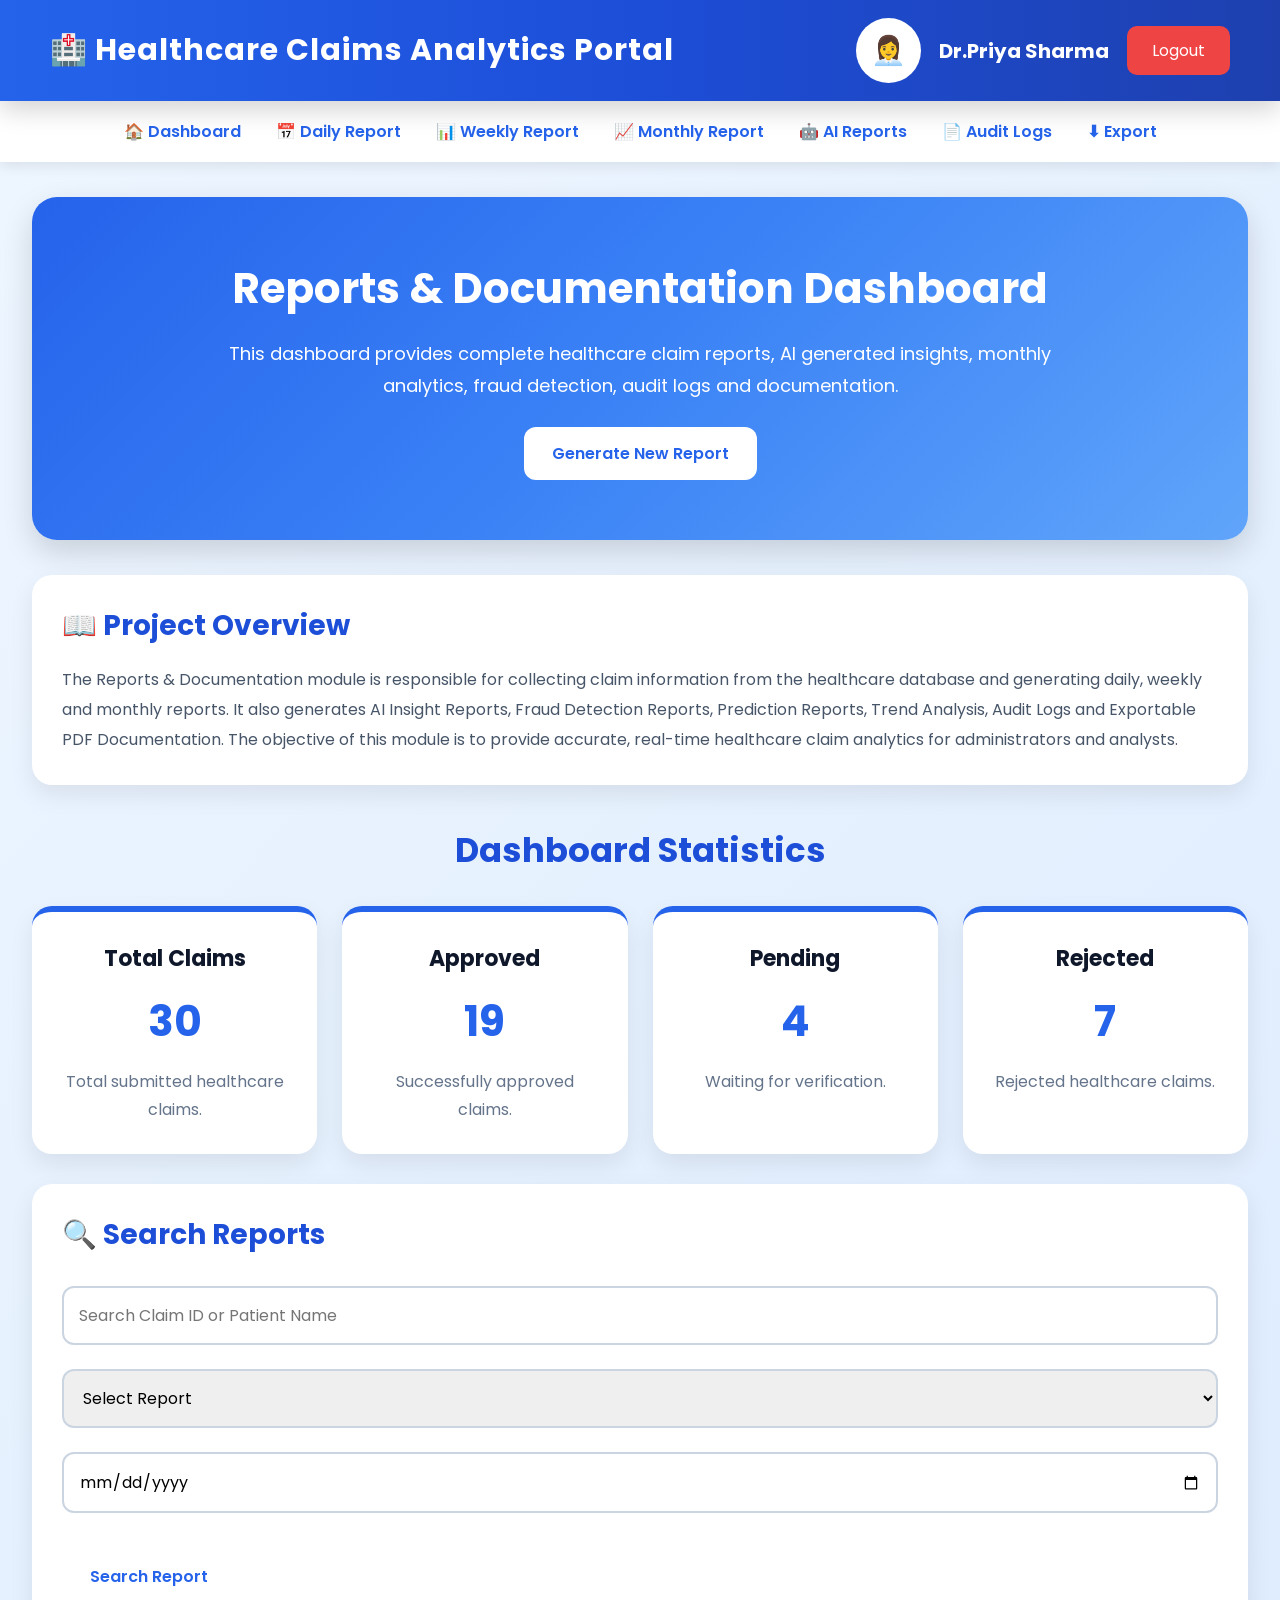
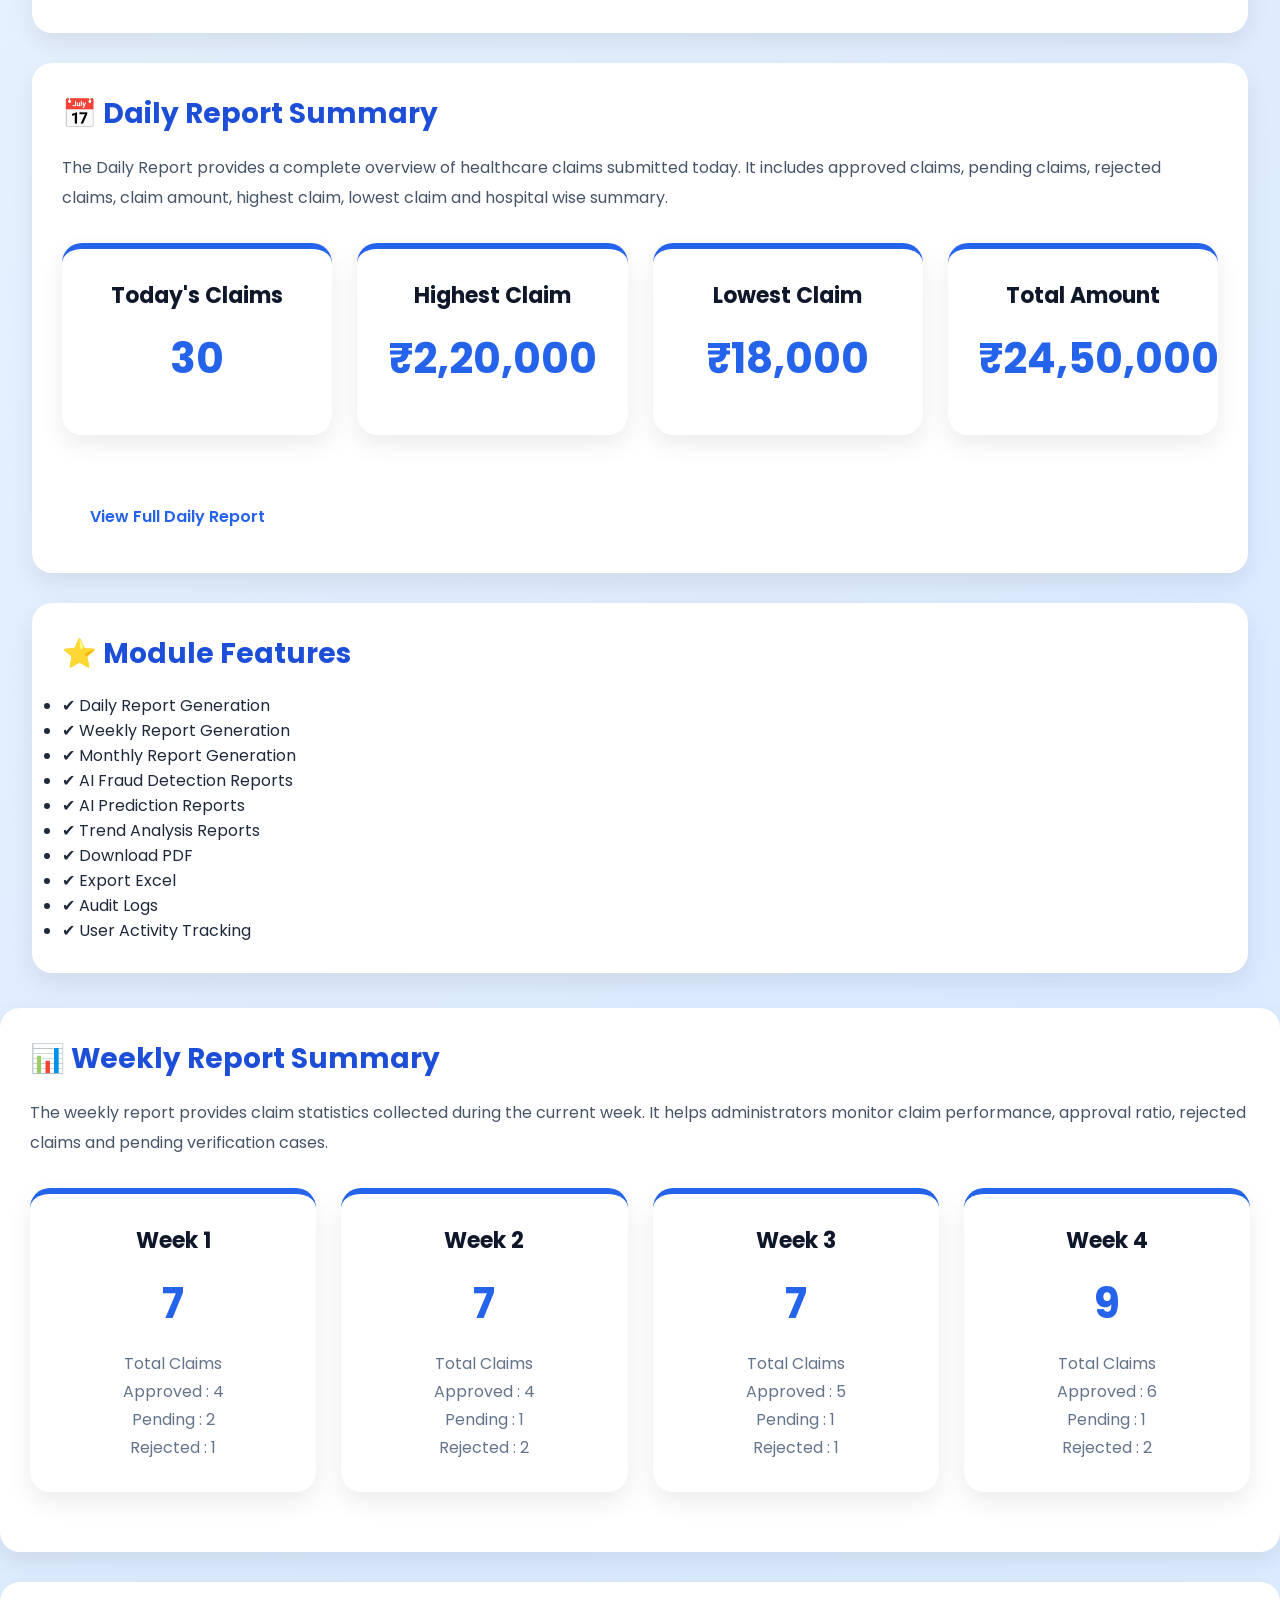
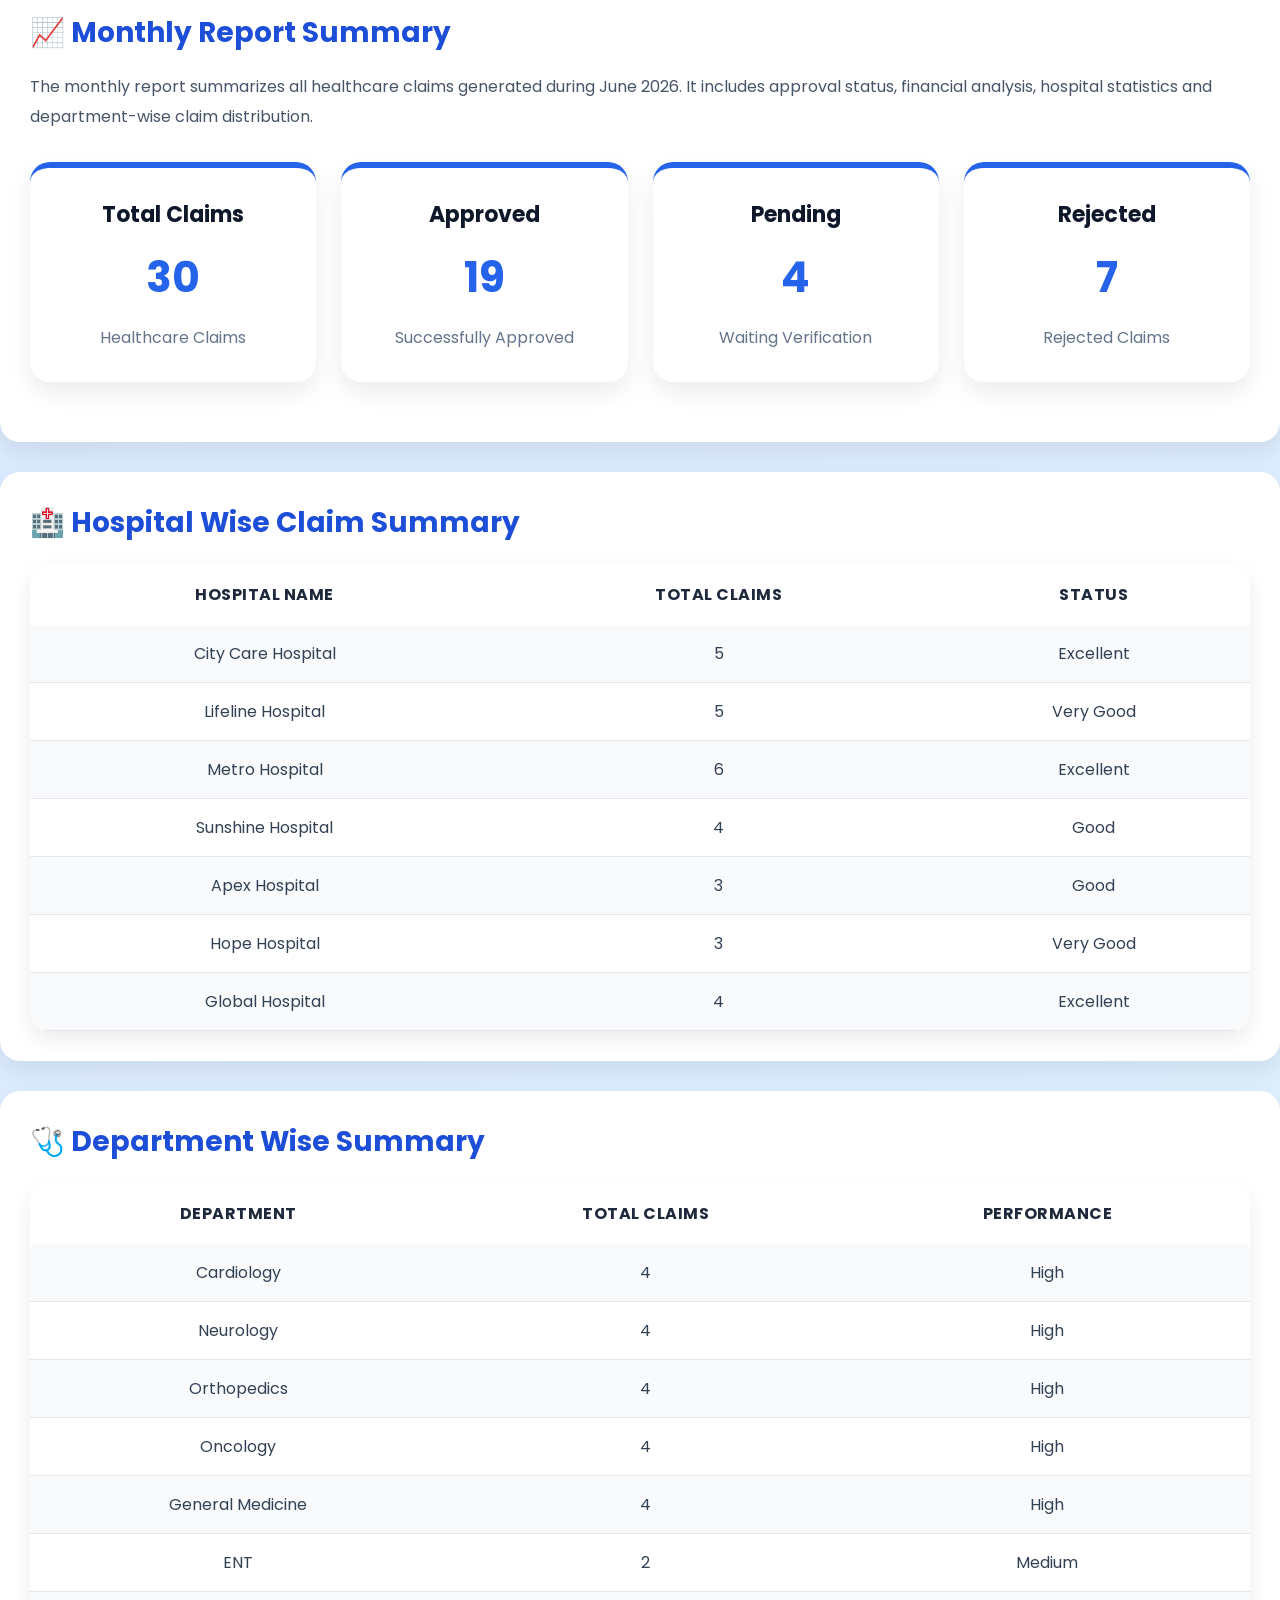
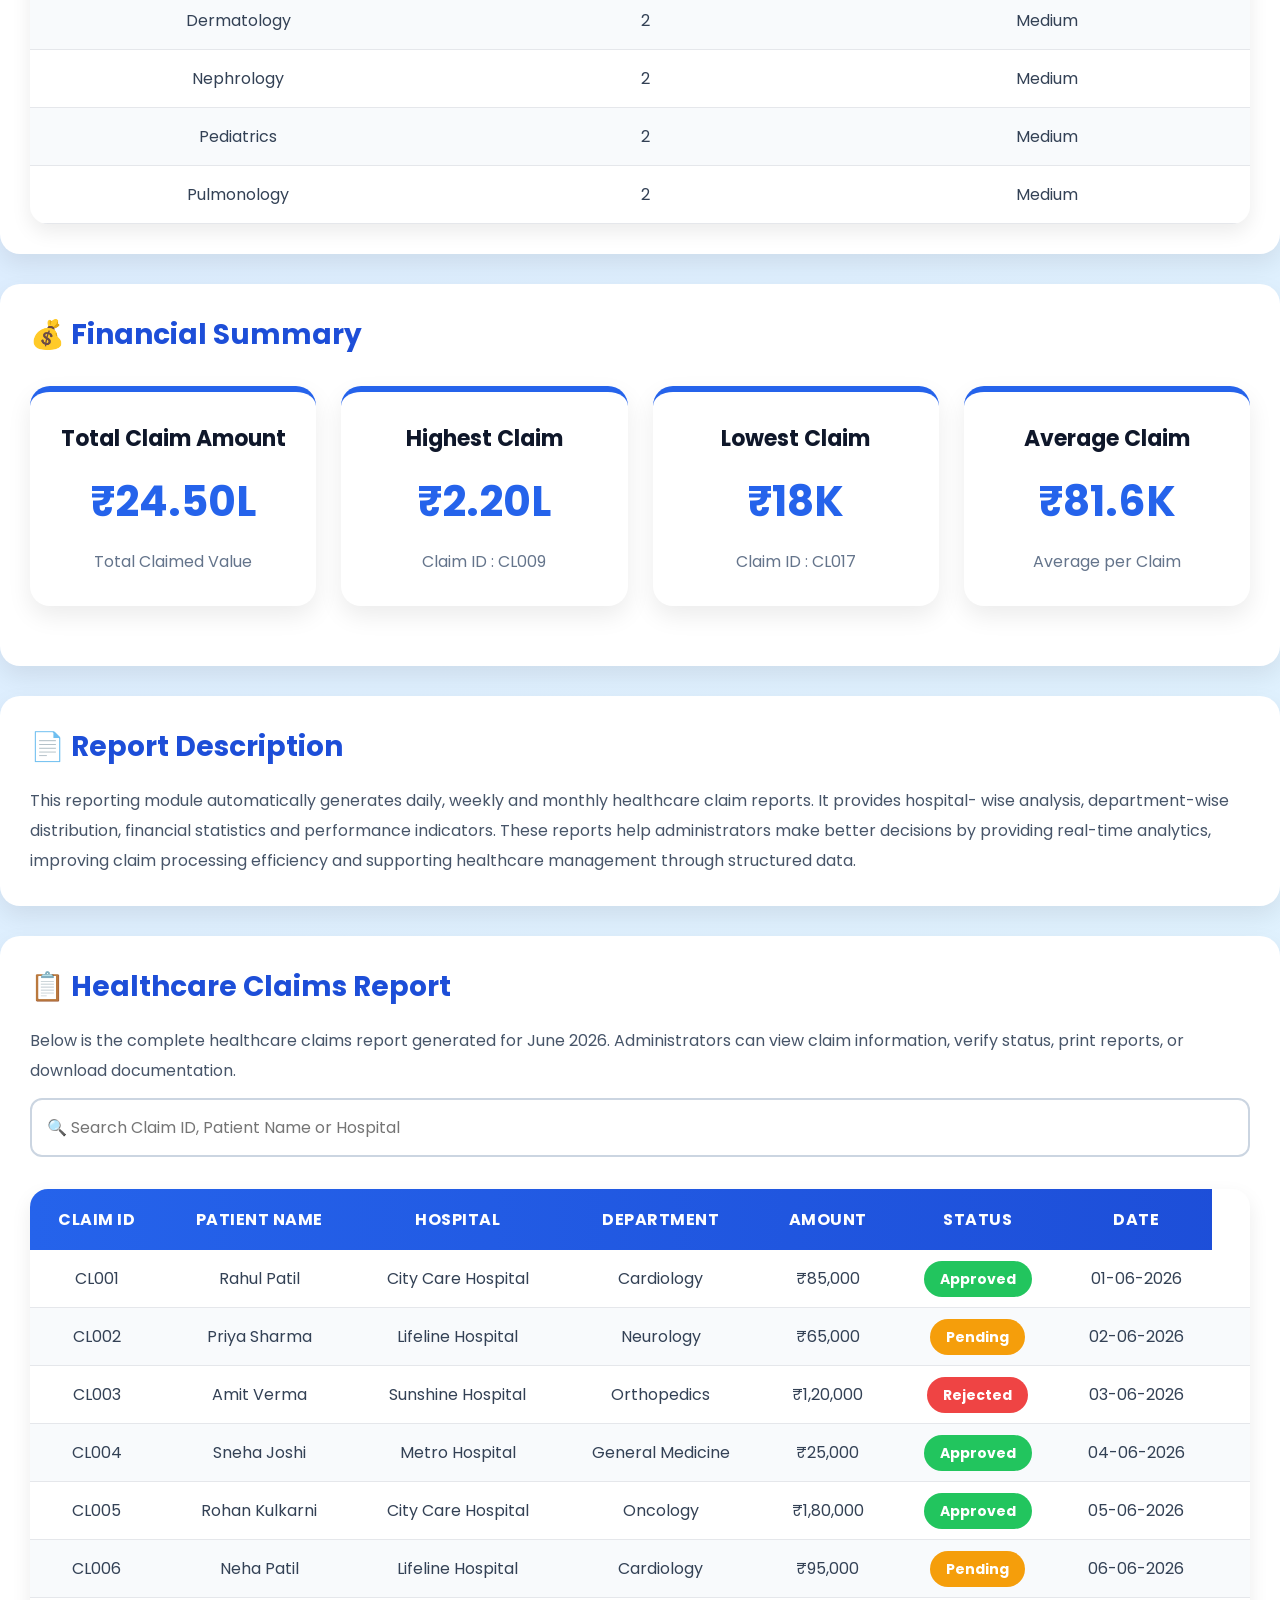
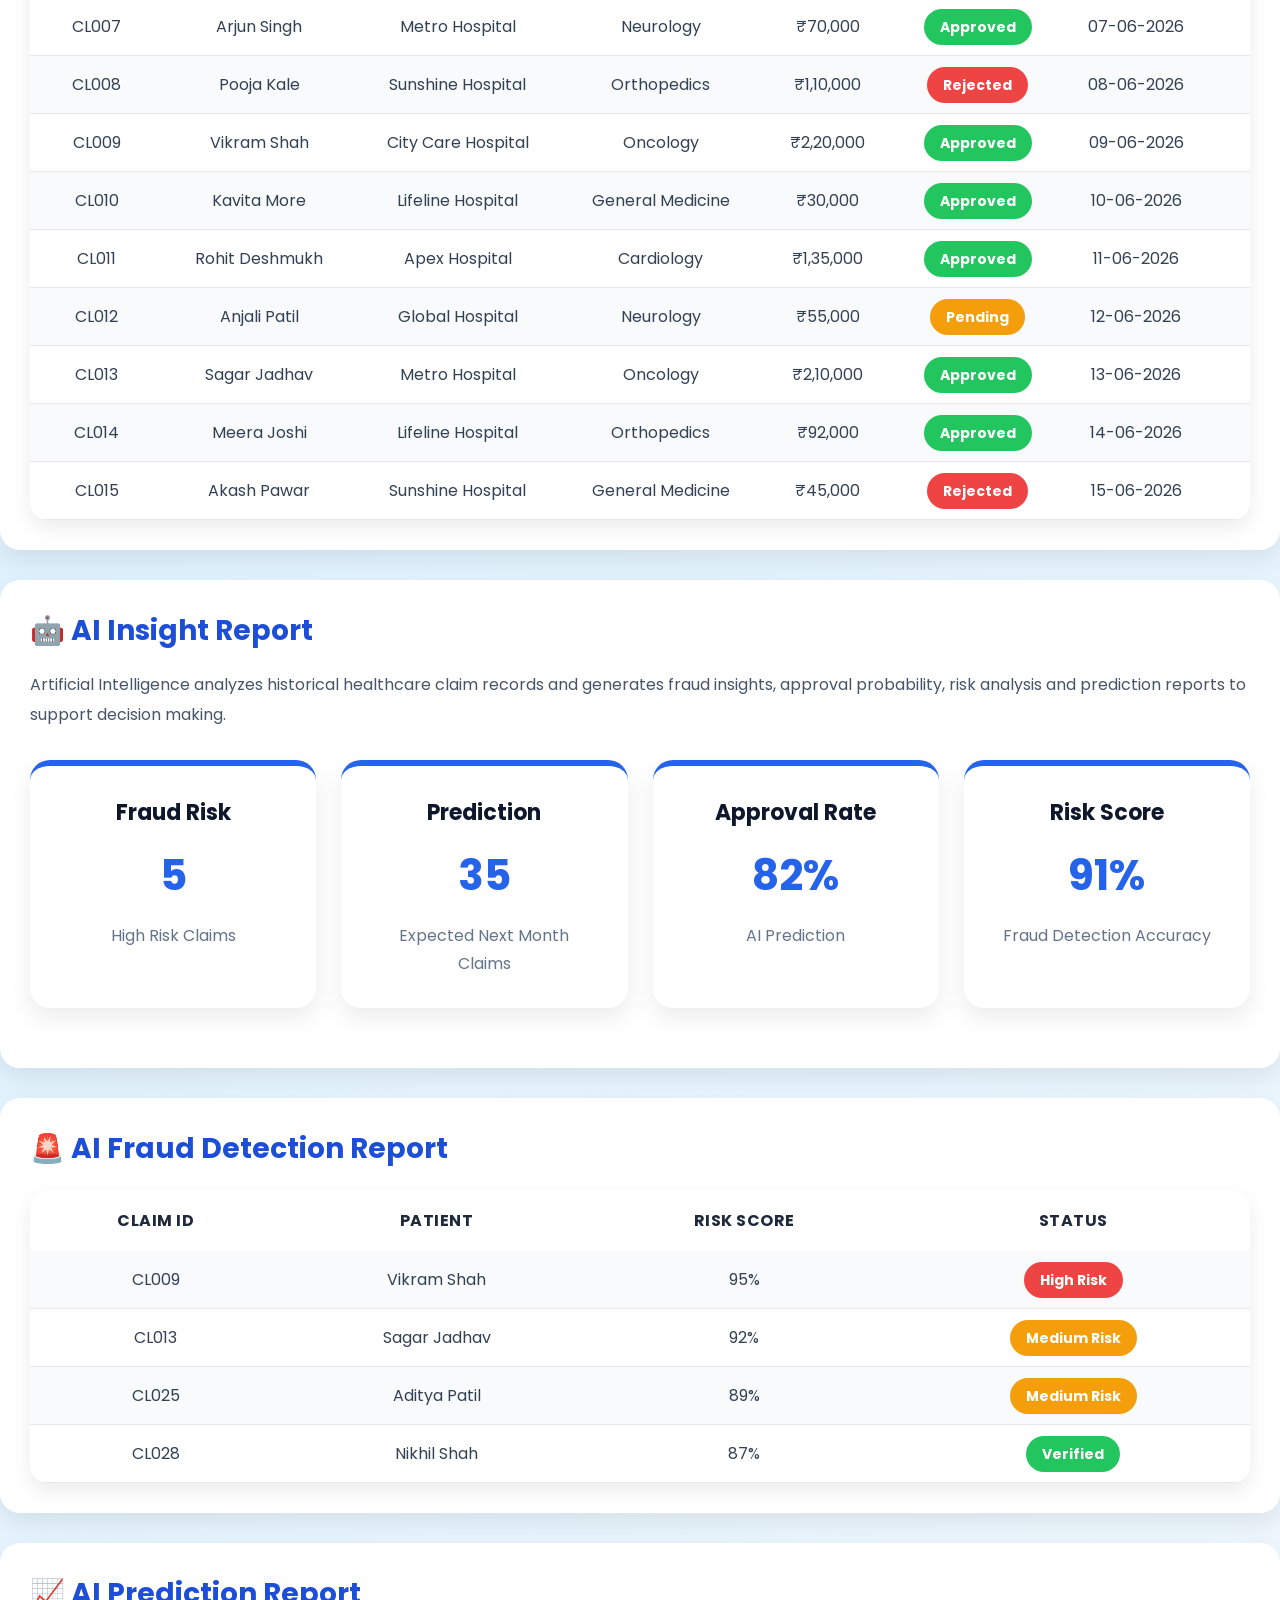
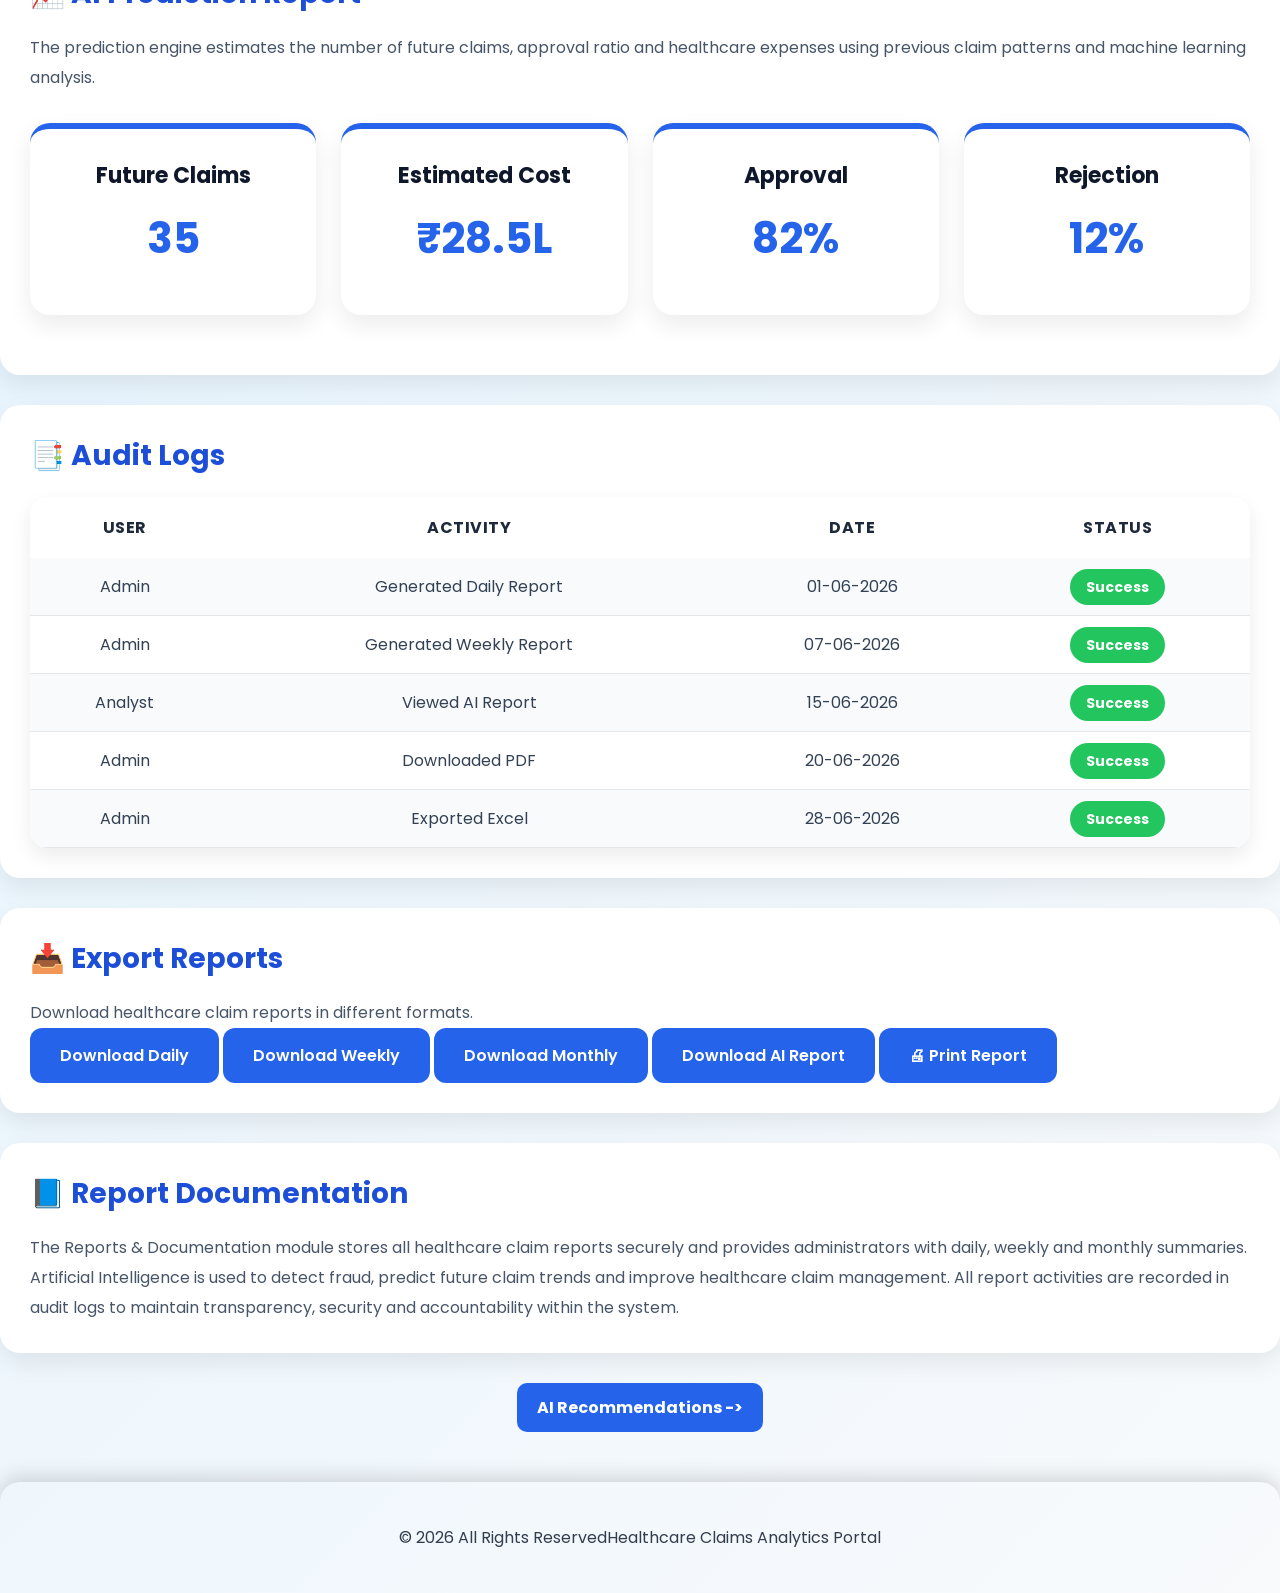
==== commit 9db51c51: "Update print statement from 'Hello' to 'Goodbye'" ====
--- a/member7_reports_document/report.html
+++ b/member7_reports_document/report.html
@@ -683,7 +683,6 @@
 <th>Amount</th>
 <th>Status</th>
 <th>Date</th>
-<th>Action</th>
 
 </tr>
 
@@ -700,8 +699,7 @@
 <td><span class="approved">Approved</span></td>
 <td>01-06-2026</td>
 <td>
-<button class="btn">View</button>
-<button class="btn">Print</button>
+
 </td>
 </tr>
 
@@ -714,8 +712,7 @@
 <td><span class="pending">Pending</span></td>
 <td>02-06-2026</td>
 <td>
-<button class="btn">View</button>
-<button class="btn">Print</button>
+
 </td>
 </tr>
 
@@ -728,8 +725,7 @@
 <td><span class="rejected">Rejected</span></td>
 <td>03-06-2026</td>
 <td>
-<button class="btn">View</button>
-<button class="btn">Print</button>
+
 </td>
 </tr>
 
@@ -742,8 +738,7 @@
 <td><span class="approved">Approved</span></td>
 <td>04-06-2026</td>
 <td>
-<button class="btn">View</button>
-<button class="btn">Print</button>
+
 </td>
 </tr>
 
@@ -756,8 +751,7 @@
 <td><span class="approved">Approved</span></td>
 <td>05-06-2026</td>
 <td>
-<button class="btn">View</button>
-<button class="btn">Print</button>
+
 </td>
 </tr>
 
@@ -770,8 +764,7 @@
 <td><span class="pending">Pending</span></td>
 <td>06-06-2026</td>
 <td>
-<button class="btn">View</button>
-<button class="btn">Print</button>
+
 </td>
 </tr>
 
@@ -784,8 +777,7 @@
 <td><span class="approved">Approved</span></td>
 <td>07-06-2026</td>
 <td>
-<button class="btn">View</button>
-<button class="btn">Print</button>
+
 </td>
 </tr>
 
@@ -798,8 +790,7 @@
 <td><span class="rejected">Rejected</span></td>
 <td>08-06-2026</td>
 <td>
-<button class="btn">View</button>
-<button class="btn">Print</button>
+
 </td>
 </tr>
 
@@ -812,8 +803,7 @@
 <td><span class="approved">Approved</span></td>
 <td>09-06-2026</td>
 <td>
-<button class="btn">View</button>
-<button class="btn">Print</button>
+
 </td>
 </tr>
 
@@ -826,8 +816,7 @@
 <td><span class="approved">Approved</span></td>
 <td>10-06-2026</td>
 <td>
-<button class="btn">View</button>
-<button class="btn">Print</button>
+
 </td>
 </tr>
 
@@ -840,8 +829,7 @@
 <td><span class="approved">Approved</span></td>
 <td>11-06-2026</td>
 <td>
-<button class="btn">View</button>
-<button class="btn">Print</button>
+
 </td>
 </tr>
 
@@ -854,8 +842,7 @@
 <td><span class="pending">Pending</span></td>
 <td>12-06-2026</td>
 <td>
-<button class="btn">View</button>
-<button class="btn">Print</button>
+
 </td>
 </tr>
 
@@ -868,8 +855,7 @@
 <td><span class="approved">Approved</span></td>
 <td>13-06-2026</td>
 <td>
-<button class="btn">View</button>
-<button class="btn">Print</button>
+
 </td>
 </tr>
 
@@ -882,8 +868,7 @@
 <td><span class="approved">Approved</span></td>
 <td>14-06-2026</td>
 <td>
-<button class="btn">View</button>
-<button class="btn">Print</button>
+
 </td>
 </tr>
 
@@ -896,8 +881,7 @@
 <td><span class="rejected">Rejected</span></td>
 <td>15-06-2026</td>
 <td>
-<button class="btn">View</button>
-<button class="btn">Print</button>
+
 </td>
 </tr>
 
@@ -909,217 +893,6 @@
 
 <tbody>
 
-<tr>
-<td>CL016</td>
-<td>Nikita Patil</td>
-<td>Hope Hospital</td>
-<td>ENT</td>
-<td>₹38,000</td>
-<td><span class="approved">Approved</span></td>
-<td>16-06-2026</td>
-<td>
-<button class="btn">View</button>
-<button class="btn">Print</button>
-</td>
-</tr>
-
-<tr>
-<td>CL017</td>
-<td>Yash More</td>
-<td>Apex Hospital</td>
-<td>Dermatology</td>
-<td>₹18,000</td>
-<td><span class="approved">Approved</span></td>
-<td>17-06-2026</td>
-<td>
-<button class="btn">View</button>
-<button class="btn">Print</button>
-</td>
-</tr>
-
-<tr>
-<td>CL018</td>
-<td>Sonal Patil</td>
-<td>City Care Hospital</td>
-<td>Nephrology</td>
-<td>₹82,000</td>
-<td><span class="pending">Pending</span></td>
-<td>18-06-2026</td>
-<td>
-<button class="btn">View</button>
-<button class="btn">Print</button>
-</td>
-</tr>
-
-<tr>
-<td>CL019</td>
-<td>Harsh Kulkarni</td>
-<td>Global Hospital</td>
-<td>Pediatrics</td>
-<td>₹60,000</td>
-<td><span class="approved">Approved</span></td>
-<td>19-06-2026</td>
-<td>
-<button class="btn">View</button>
-<button class="btn">Print</button>
-</td>
-</tr>
-
-<tr>
-<td>CL020</td>
-<td>Komal Jadhav</td>
-<td>Metro Hospital</td>
-<td>Pulmonology</td>
-<td>₹73,000</td>
-<td><span class="approved">Approved</span></td>
-<td>20-06-2026</td>
-<td>
-<button class="btn">View</button>
-<button class="btn">Print</button>
-</td>
-</tr>
-
-<tr>
-<td>CL021</td>
-<td>Pratik Patil</td>
-<td>Sunrise Hospital</td>
-<td>Cardiology</td>
-<td>₹98,000</td>
-<td><span class="approved">Approved</span></td>
-<td>21-06-2026</td>
-<td>
-<button class="btn">View</button>
-<button class="btn">Print</button>
-</td>
-</tr>
-
-<tr>
-<td>CL022</td>
-<td>Vaishnavi Kale</td>
-<td>Hope Hospital</td>
-<td>Orthopedics</td>
-<td>₹1,05,000</td>
-<td><span class="rejected">Rejected</span></td>
-<td>22-06-2026</td>
-<td>
-<button class="btn">View</button>
-<button class="btn">Print</button>
-</td>
-</tr>
-
-<tr>
-<td>CL023</td>
-<td>Omkar Shinde</td>
-<td>City Care Hospital</td>
-<td>Neurology</td>
-<td>₹88,000</td>
-<td><span class="approved">Approved</span></td>
-<td>23-06-2026</td>
-<td>
-<button class="btn">View</button>
-<button class="btn">Print</button>
-</td>
-</tr>
-
-<tr>
-<td>CL024</td>
-<td>Shweta More</td>
-<td>Metro Hospital</td>
-<td>General Medicine</td>
-<td>₹27,000</td>
-<td><span class="approved">Approved</span></td>
-<td>24-06-2026</td>
-<td>
-<button class="btn">View</button>
-<button class="btn">Print</button>
-</td>
-</tr>
-
-<tr>
-<td>CL025</td>
-<td>Aditya Patil</td>
-<td>Lifeline Hospital</td>
-<td>Oncology</td>
-<td>₹1,75,000</td>
-<td><span class="pending">Pending</span></td>
-<td>25-06-2026</td>
-<td>
-<button class="btn">View</button>
-<button class="btn">Print</button>
-</td>
-</tr>
-
-<tr>
-<td>CL026</td>
-<td>Tejas Pawar</td>
-<td>Global Hospital</td>
-<td>ENT</td>
-<td>₹40,000</td>
-<td><span class="approved">Approved</span></td>
-<td>26-06-2026</td>
-<td>
-<button class="btn">View</button>
-<button class="btn">Print</button>
-</td>
-</tr>
-
-<tr>
-<td>CL027</td>
-<td>Priyanka Joshi</td>
-<td>Sunshine Hospital</td>
-<td>Dermatology</td>
-<td>₹21,000</td>
-<td><span class="approved">Approved</span></td>
-<td>27-06-2026</td>
-<td>
-<button class="btn">View</button>
-<button class="btn">Print</button>
-</td>
-</tr>
-
-<tr>
-<td>CL028</td>
-<td>Nikhil Shah</td>
-<td>Apex Hospital</td>
-<td>Nephrology</td>
-<td>₹1,12,000</td>
-<td><span class="rejected">Rejected</span></td>
-<td>28-06-2026</td>
-<td>
-<button class="btn">View</button>
-<button class="btn">Print</button>
-</td>
-</tr>
-
-<tr>
-<td>CL029</td>
-<td>Rutuja Patil</td>
-<td>Hope Hospital</td>
-<td>Pediatrics</td>
-<td>₹52,000</td>
-<td><span class="approved">Approved</span></td>
-<td>29-06-2026</td>
-<td>
-<button class="btn">View</button>
-<button class="btn">Print</button>
-</td>
-</tr>
-
-<tr>
-<td>CL030</td>
-<td>Sachin More</td>
-<td>Metro Hospital</td>
-<td>Pulmonology</td>
-<td>₹68,000</td>
-<td><span class="approved">Approved</span></td>
-<td>30-06-2026</td>
-<td>
-<button class="btn">View</button>
-<button class="btn">Print</button>
-</td>
-</tr>
-
-</tbody>
 
 <!-- ================= AI INSIGHT REPORT ================= -->
 
@@ -1356,4 +1129,4 @@
 
 <p>© 2026 All Rights ReservedHealthcare Claims Analytics Portal</p>
 
-</footer>+</footer>
